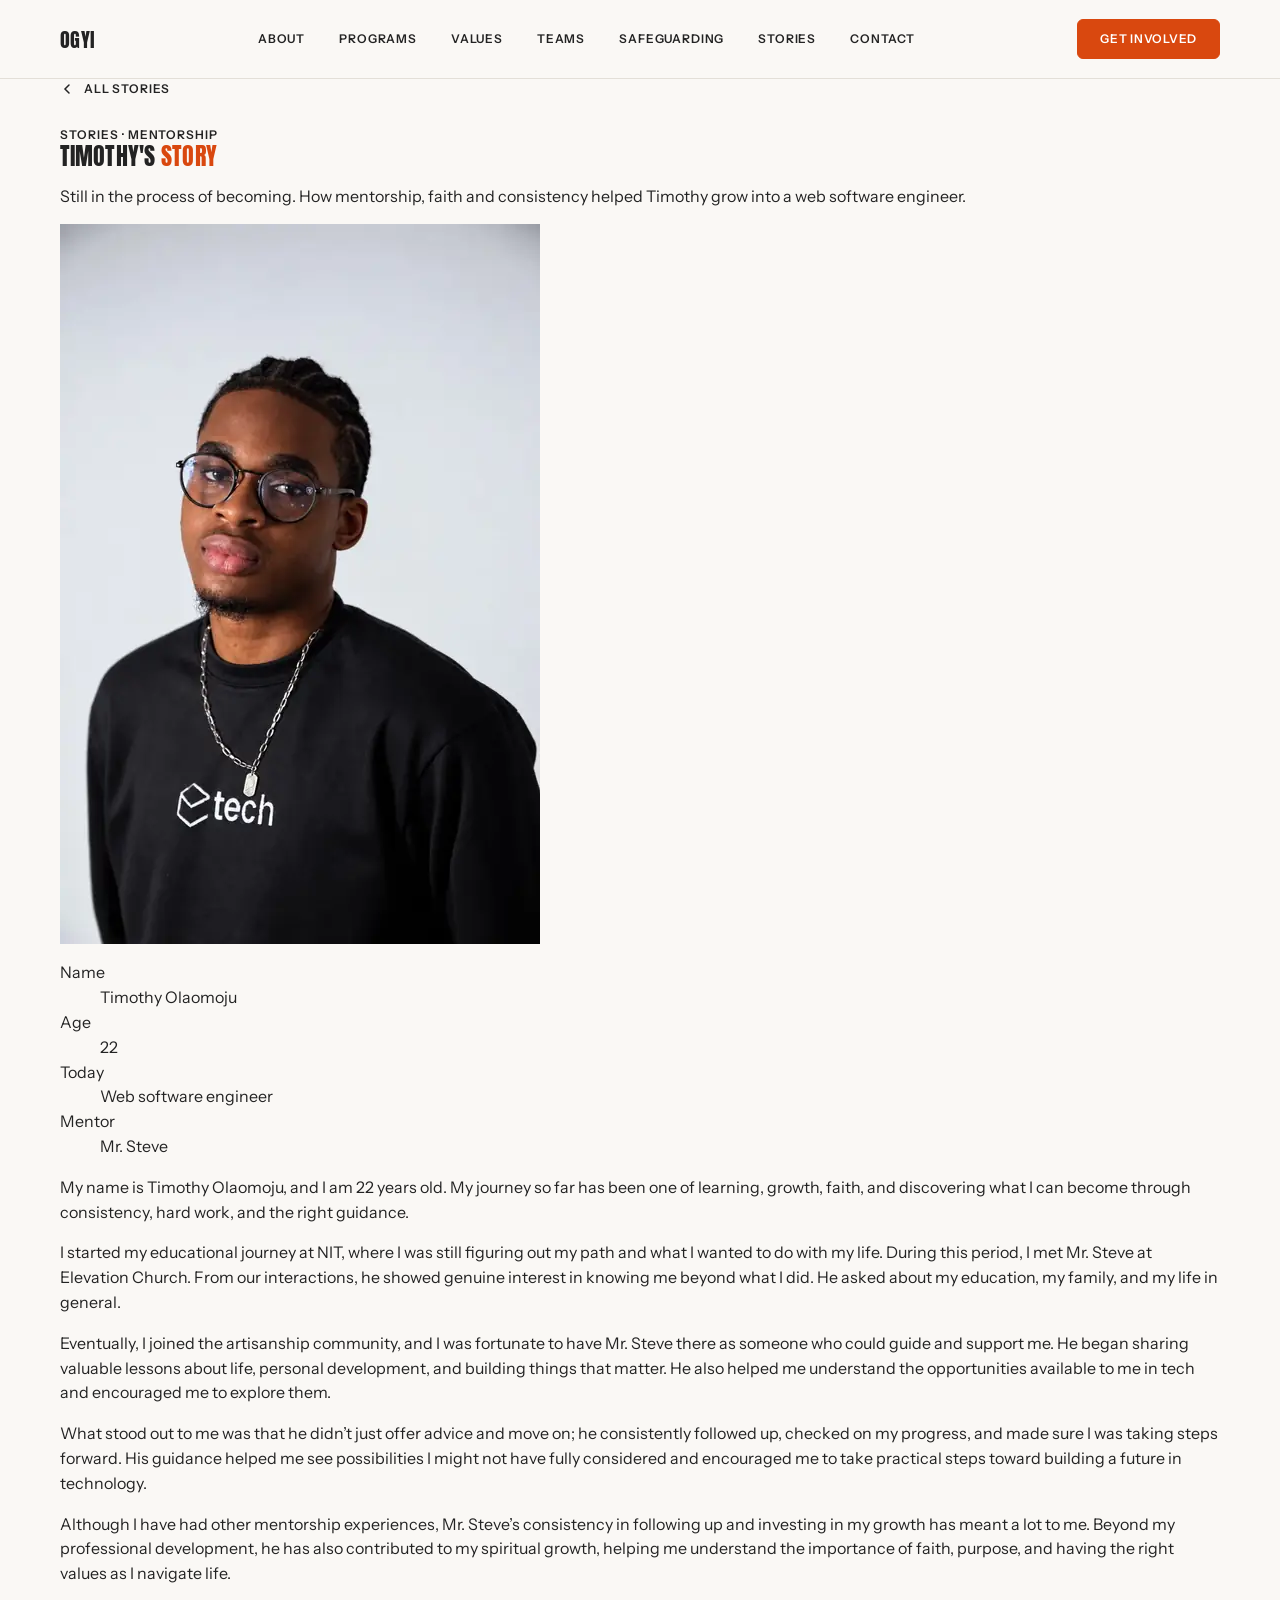
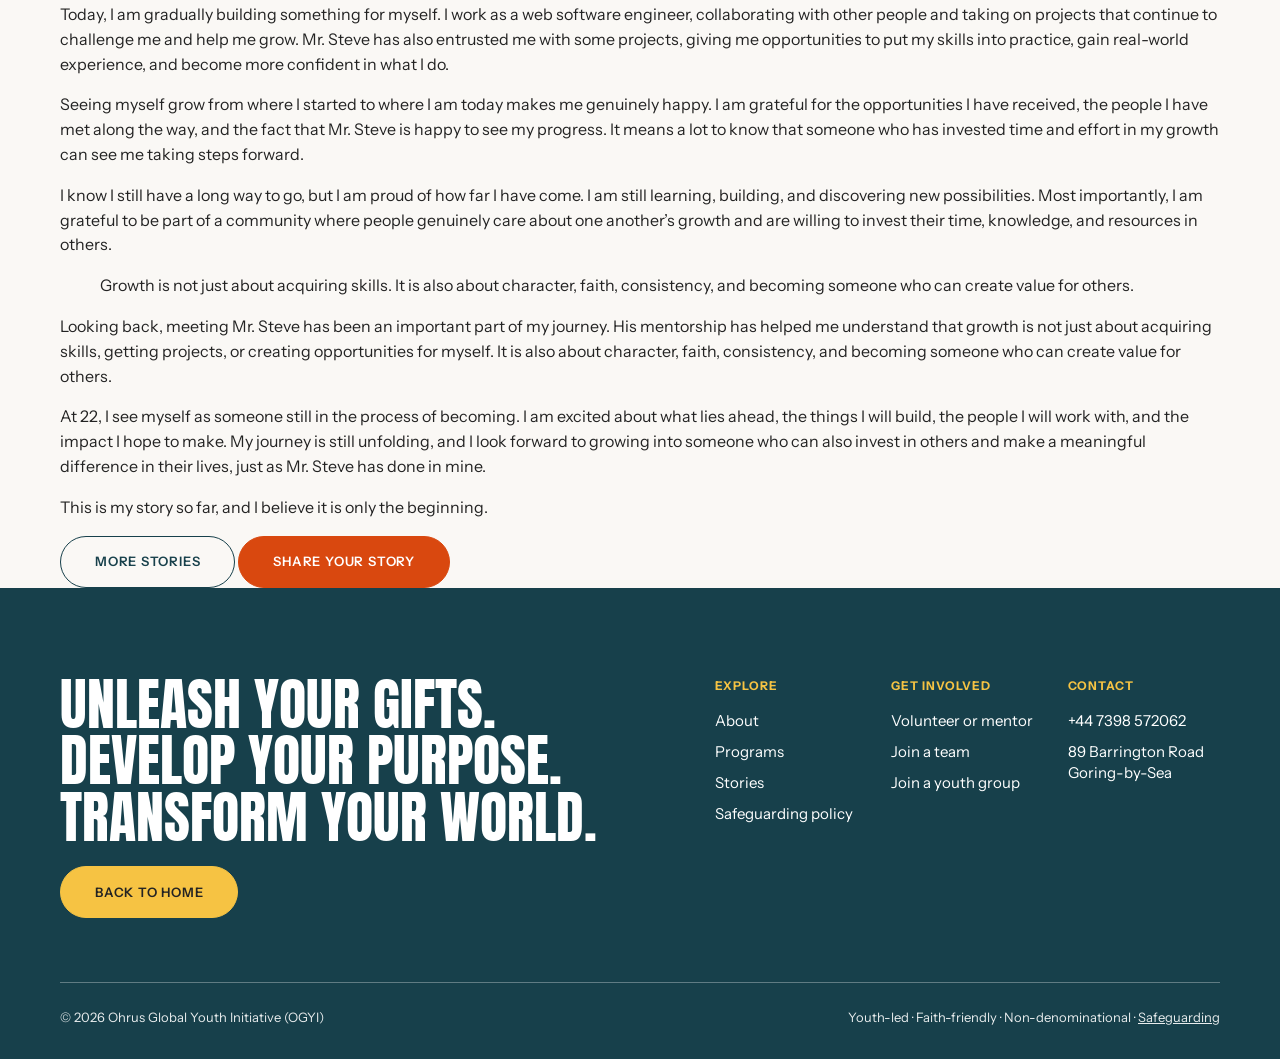
==== story-timothy.html @ c81ff363 "Add files via upload" ====
<!doctype html>
<html lang="en">
<head>
<meta charset="utf-8">
<meta name="viewport" content="width=device-width, initial-scale=1, viewport-fit=cover">
<title>Timothy's Story | Ohrus Global Youth Initiative</title>
<meta name="description" content="Timothy Olaomoju, 22, shares how mentorship, faith and consistency helped him grow into a web software engineer.">
<link rel="preconnect" href="https://fonts.googleapis.com">
<link rel="preconnect" href="https://fonts.gstatic.com" crossorigin>
<link rel="stylesheet" href="https://fonts.googleapis.com/css2?family=Anton&family=Instrument+Sans:wght@400;500;600;700&display=swap">
<link rel="preload" as="image" href="images/timothy.webp" type="image/webp">
<link rel="stylesheet" href="css/style.css">
</head>
<body>
<header class="nav">
  <div class="wrap nav__in">
    <a href="index.html" class="logo" aria-label="OGYI home"><span>OGYI</span></a>
    <nav class="nav__links" aria-label="Main">
      <a href="index.html#about">About</a><a href="index.html#programs">Programs</a><a href="index.html#values">Values</a><a href="index.html#teams">Teams</a><a href="index.html#safeguarding">Safeguarding</a><a href="index.html#stories">Stories</a><a href="index.html#contact">Contact</a>
    </nav>
    <div class="nav__right">
      <a href="index.html#contact" class="btn btn--ghost btn--sm">Get involved</a>
      <button class="burger" id="burger" aria-label="Open menu" aria-expanded="false"><span></span></button>
    </div>
  </div>
</header>

<div class="mnav" id="mnav" hidden>
  <div class="mnav__top">
    <span class="logo">OGYI</span>
    <button class="mnav__close" id="mclose" aria-label="Close menu">×</button>
  </div>
  <a class="big" href="index.html">Home</a>
  <a class="big" href="index.html#about">About</a>
  <a class="big" href="index.html#programs">Programs</a>
  <a class="big" href="index.html#stories">Stories</a>
  <a class="big" href="index.html#contact">Contact</a>
</div>

<main>
  <section class="story-hero">
    <div class="wrap">
      <a href="index.html#stories" class="back"><svg viewBox="0 0 14 14" width="14" height="14"><path d="M9 3L5 7l4 4" fill="none" stroke="currentColor" stroke-width="1.5" stroke-linecap="round"/></svg>All stories</a>
      <div class="eyebrow">Stories &middot; Mentorship</div>
      <h1 class="display">Timothy's <span class="hl">story</span></h1>
      <p class="story-hero__sub">Still in the process of becoming. How mentorship, faith and consistency helped Timothy grow into a web software engineer.</p>
    </div>
  </section>

  <div class="wrap story">
    <aside class="story__side">
      <img src="images/timothy.webp" alt="Timothy Olaomoju" width="480" height="720">
      <dl class="story__facts">
        <div><dt>Name</dt><dd>Timothy Olaomoju</dd></div>
        <div><dt>Age</dt><dd>22</dd></div>
        <div><dt>Today</dt><dd>Web software engineer</dd></div>
        <div><dt>Mentor</dt><dd>Mr. Steve</dd></div>
      </dl>
    </aside>

    <article class="story__body">
      <p>My name is Timothy Olaomoju, and I am 22 years old. My journey so far has been one of learning, growth, faith, and discovering what I can become through consistency, hard work, and the right guidance.</p>
      <p>I started my educational journey at NIT, where I was still figuring out my path and what I wanted to do with my life. During this period, I met Mr. Steve at Elevation Church. From our interactions, he showed genuine interest in knowing me beyond what I did. He asked about my education, my family, and my life in general.</p>
      <p>Eventually, I joined the artisanship community, and I was fortunate to have Mr. Steve there as someone who could guide and support me. He began sharing valuable lessons about life, personal development, and building things that matter. He also helped me understand the opportunities available to me in tech and encouraged me to explore them.</p>
      <p>What stood out to me was that he didn’t just offer advice and move on; he consistently followed up, checked on my progress, and made sure I was taking steps forward. His guidance helped me see possibilities I might not have fully considered and encouraged me to take practical steps toward building a future in technology.</p>
      <p>Although I have had other mentorship experiences, Mr. Steve’s consistency in following up and investing in my growth has meant a lot to me. Beyond my professional development, he has also contributed to my spiritual growth, helping me understand the importance of faith, purpose, and having the right values as I navigate life.</p>
      <p>Today, I am gradually building something for myself. I work as a web software engineer, collaborating with other people and taking on projects that continue to challenge me and help me grow. Mr. Steve has also entrusted me with some projects, giving me opportunities to put my skills into practice, gain real-world experience, and become more confident in what I do.</p>
      <p>Seeing myself grow from where I started to where I am today makes me genuinely happy. I am grateful for the opportunities I have received, the people I have met along the way, and the fact that Mr. Steve is happy to see my progress. It means a lot to know that someone who has invested time and effort in my growth can see me taking steps forward.</p>
      <p>I know I still have a long way to go, but I am proud of how far I have come. I am still learning, building, and discovering new possibilities. Most importantly, I am grateful to be part of a community where people genuinely care about one another’s growth and are willing to invest their time, knowledge, and resources in others.</p>
      <blockquote class="story__pull">Growth is not just about acquiring skills. It is also about character, faith, consistency, and becoming someone who can create value for others.</blockquote>
      <p>Looking back, meeting Mr. Steve has been an important part of my journey. His mentorship has helped me understand that growth is not just about acquiring skills, getting projects, or creating opportunities for myself. It is also about character, faith, consistency, and becoming someone who can create value for others.</p>
      <p>At 22, I see myself as someone still in the process of becoming. I am excited about what lies ahead, the things I will build, the people I will work with, and the impact I hope to make. My journey is still unfolding, and I look forward to growing into someone who can also invest in others and make a meaningful difference in their lives, just as Mr. Steve has done in mine.</p>
      <p class="story__end">This is my story so far, and I believe it is only the beginning.</p>
      <div class="story__back">
        <a href="index.html#stories" class="btn btn--ghost">More stories</a>
        <a href="index.html#contact" class="btn btn--solid">Share your story</a>
      </div>
    </article>
  </div>
</main>

<footer class="foot">
  <div class="wrap">
    <div class="foot__top">
      <div>
        <h3>Unleash your gifts. Develop your purpose. Transform your world.</h3>
        <p style="margin-top:20px"><a href="index.html" class="btn btn--yellow">Back to home</a></p>
      </div>
      <div class="foot__cols">
        <div><h4>Explore</h4><ul><li><a href="index.html#about">About</a></li><li><a href="index.html#programs">Programs</a></li><li><a href="index.html#stories">Stories</a></li><li><a href="safeguarding.html">Safeguarding policy</a></li></ul></div>
        <div><h4>Get involved</h4><ul><li>Volunteer or mentor</li><li><a href="index.html#teams">Join a team</a></li><li>Join a youth group</li></ul></div>
        <div><h4>Contact</h4><ul><li>+44 7398 572062</li><li>89 Barrington Road<br>Goring-by-Sea</li></ul></div>
      </div>
    </div>
    <div class="foot__bottom"><span>© 2026 Ohrus Global Youth Initiative (OGYI)</span><span>Youth-led · Faith-friendly · Non-denominational · <a href="safeguarding.html">Safeguarding</a></span></div>
  </div>
</footer>

<script>
(()=>{const m=document.getElementById('mnav'),b=document.getElementById('burger');
const open=v=>{m.hidden=!v;b.setAttribute('aria-expanded',v);document.body.style.overflow=v?'hidden':''};
b.onclick=()=>open(true);document.getElementById('mclose').onclick=()=>open(false);
m.querySelectorAll('a').forEach(a=>a.onclick=()=>open(false));})();
</script>
</body>
</html>
---- css/style.css ----
/* Layout: warm-paper canvas, condensed poster type, one signal orange; sections stack full-width with a 1240px content column */
:root{
  /* Palette: burnt orange + deep teal + mustard yellow + charcoal on white */
  --paper:#FAF8F5; --card:#FFFFFF; --ink:#232323; --muted:#66676A; --line:#E3DFD8;
  --orange:#D9480F; --orange-deep:#B83A08; --orange-soft:#FCE6DA;
  --teal:#17404B; --teal-deep:#0F2E37; --teal-soft:#DCE8EA;
  --yellow:#F6C343; --yellow-deep:#E2AC22;
  --charcoal:#262626;
  --display:"Anton","Impact","Arial Narrow",sans-serif;
  --body:"Instrument Sans","Helvetica Neue",Arial,sans-serif;
  --wrap:1240px; --gut:clamp(16px,4vw,40px);
  color-scheme:light;
}
*{box-sizing:border-box}
html{scroll-behavior:smooth}
body{margin:0;background:var(--paper);color:var(--ink);font-family:var(--body);font-size:16px;line-height:1.55;-webkit-font-smoothing:antialiased;overflow-x:hidden}
img{max-width:100%;display:block}
a{color:inherit;text-decoration:none}
button{font:inherit;color:inherit;cursor:pointer}
:focus-visible{outline:2px solid var(--orange);outline-offset:3px}
.wrap{max-width:var(--wrap);margin-inline:auto;padding-inline:var(--gut)}
.display{font-family:var(--display);font-weight:400;text-transform:uppercase;letter-spacing:.005em;line-height:.95;text-wrap:balance;margin:0}
.hl{color:var(--orange)}
.hl-y{color:var(--yellow)}
.eyebrow{font-size:12px;font-weight:600;letter-spacing:.08em;text-transform:uppercase}

/* buttons */
.btn{display:inline-flex;align-items:center;justify-content:center;gap:8px;height:52px;padding-inline:34px;border-radius:999px;font-size:13px;font-weight:600;letter-spacing:.06em;text-transform:uppercase;border:1px solid var(--ink);background:transparent;transition:background .2s,color .2s,transform .2s,border-color .2s}
.btn:hover{transform:translateY(-1px)}
.btn--solid{background:var(--orange);border-color:var(--orange);color:#fff}
.btn--solid:hover{background:var(--orange-deep);border-color:var(--orange-deep)}
.btn--ghost:hover{background:var(--ink);color:var(--paper)}
.btn--sm{height:40px;padding-inline:22px;font-size:12px}

/* nav */
.nav{position:sticky;top:env(safe-area-inset-top,0px);z-index:50;background:color-mix(in srgb,var(--paper) 88%,transparent);backdrop-filter:blur(12px);-webkit-backdrop-filter:blur(12px)}
.nav__in{display:flex;align-items:center;justify-content:space-between;height:78px;gap:24px}
.logo{display:flex;align-items:center;gap:10px;font-family:var(--display);font-size:20px;letter-spacing:.02em;text-transform:uppercase}
.logo svg{width:30px;height:30px;flex:none}
.nav__links{display:flex;gap:34px;font-size:12px;font-weight:600;letter-spacing:.07em;text-transform:uppercase}
.nav__links a{position:relative;padding-block:6px}
.nav__links a::after{content:"";position:absolute;left:0;right:100%;bottom:0;height:1.5px;background:var(--orange);transition:right .25s}
.nav__links a:hover::after{right:0}
.nav__right{display:flex;align-items:center;gap:18px}
.lang{display:flex;align-items:center;gap:4px;background:none;border:0;padding:6px;font-size:12px;font-weight:600}
.lang svg{width:18px;height:18px}
.burger{display:none;width:44px;height:44px;border-radius:50%;border:1px solid var(--ink);background:none;align-items:center;justify-content:center}
.burger span{display:block;width:16px;height:1.5px;background:var(--ink);position:relative}
.burger span::before,.burger span::after{content:"";position:absolute;left:0;width:16px;height:1.5px;background:var(--ink)}
.burger span::before{top:-5px}.burger span::after{top:5px}
.mnav{position:fixed;inset:0;z-index:60;background:var(--teal);color:#fff;padding:24px var(--gut);display:flex;flex-direction:column;gap:8px}
.mnav[hidden]{display:none}
.mnav__top{display:flex;justify-content:space-between;align-items:center;height:54px;margin-bottom:24px}
.mnav a.big{font-family:var(--display);font-size:52px;text-transform:uppercase;line-height:1.1}
.mnav__close{width:44px;height:44px;border-radius:50%;border:1px solid #fff;background:none;color:#fff;font-size:22px}
.mnav a.big:hover{color:var(--yellow)}

/* hero */
.hero{padding-block:clamp(24px,4vw,48px) 56px;text-align:center}
.hero__title{font-family:var(--display);text-transform:uppercase;font-size:clamp(80px,17vw,250px);line-height:1;letter-spacing:-.005em;margin:0 auto;
  background-image:url("../images/collage.webp");background-size:cover;background-position:center 30%;-webkit-background-clip:text;background-clip:text;color:transparent;
  animation:pan 22s ease-in-out infinite alternate}
@keyframes pan{from{background-position:20% 30%}to{background-position:80% 30%}}
.hero__title span{display:block;padding-block:.02em}
.hero__sub{max-width:520px;margin:28px auto 0;color:var(--muted);font-size:17px}
.hero__cta{display:flex;justify-content:center;gap:10px;margin-top:28px;flex-wrap:wrap}
.updates{display:grid;grid-template-columns:repeat(3,minmax(0,1fr));gap:28px;margin-top:64px;text-align:left}
.update{display:grid;grid-template-columns:64px minmax(0,1fr) 32px;gap:14px;align-items:center}
.update img{width:64px;height:64px;border-radius:50%;object-fit:cover}
.update .eyebrow{color:var(--orange);margin-bottom:4px}
.update p{margin:0;font-weight:600;font-size:15px;line-height:1.35;display:-webkit-box;-webkit-line-clamp:2;-webkit-box-orient:vertical;overflow:hidden}
.arrow{width:32px;height:32px;border:1px solid var(--ink);border-radius:50%;display:grid;place-items:center;align-self:start;transition:background .2s,color .2s}
.arrow svg{width:12px;height:12px}
.update:hover .arrow{background:var(--yellow);border-color:var(--yellow);color:var(--ink)}

/* section heads */
section{scroll-margin-top:80px}
.sec{padding-block:clamp(64px,9vw,120px)}
.sec__head{display:grid;grid-template-columns:minmax(0,1fr) minmax(0,1fr);gap:24px 64px;align-items:end;margin-bottom:48px}
.sec__head h2{font-size:clamp(44px,6vw,80px)}
.sec__head p{margin:0;color:var(--muted);max-width:440px;justify-self:end}
.center{text-align:center}
.center h2{font-size:clamp(44px,6vw,80px)}
.center p{color:var(--muted);max-width:460px;margin:18px auto 0}

/* impact */
.stats{display:grid;grid-template-columns:repeat(4,minmax(0,1fr));gap:14px}
.stat{background:var(--card);border-radius:24px;padding:26px 24px 28px;min-height:330px;display:flex;flex-direction:column;justify-content:space-between}
.stat .eyebrow{color:var(--ink)}
.stat .stat__num{font-family:var(--display);font-size:clamp(56px,5.6vw,80px);line-height:1;margin:0 0 14px;font-variant-numeric:tabular-nums;color:var(--ink)}
.stat__num sup{color:var(--orange);font-size:.55em;vertical-align:.35em;margin-left:2px}
.stat p{margin:0;color:var(--muted);font-size:14px}
.stat--accent{background:var(--orange);color:#fff}
.stat--accent .eyebrow,.stat--accent p,.stat--accent .stat__num{color:#fff}
.stat--accent .stat__num sup{color:var(--yellow)}
.stat--teal{background:var(--teal);color:#fff}
.stat--teal .eyebrow,.stat--teal p,.stat--teal .stat__num{color:#fff}
.stat--teal .stat__num sup{color:var(--yellow)}

/* causes banner */
.causes{position:relative;min-height:clamp(440px,52vw,640px);display:grid;place-items:center;overflow:hidden;background:var(--teal)}
.causes img{position:absolute;inset:0;width:100%;height:100%;object-fit:cover;object-position:center 35%}
.causes::after{content:"";position:absolute;inset:0;background:linear-gradient(180deg,rgba(23,64,75,.35),rgba(23,64,75,.7) 60%,rgba(15,46,55,.92))}
.causes__words{position:relative;z-index:1;text-align:center;align-self:end;padding-bottom:clamp(40px,6vw,80px)}
.causes__words li{font-family:var(--display);text-transform:uppercase;font-size:clamp(40px,6.4vw,92px);line-height:1.02;list-style:none;color:transparent;-webkit-text-stroke:1.5px rgba(255,255,255,.85);transition:color .5s,-webkit-text-stroke-color .5s}
.causes__words li.on{color:var(--yellow);-webkit-text-stroke-color:var(--yellow)}
.causes__words ul{margin:0;padding:0}

/* stories */
.strip{display:flex;gap:10px;height:clamp(380px,40vw,500px);margin-top:56px}
.strip__item{position:relative;flex:1 1 0;min-width:0;border-radius:999px;overflow:hidden;background:var(--line);transition:flex-grow .6s cubic-bezier(.2,.8,.2,1),border-radius .6s;border:0;padding:0;text-align:left}
.strip__item img{position:absolute;inset:0;width:100%;height:100%;object-fit:cover}
.strip__item.is-open{flex-grow:6;border-radius:32px}
.strip__cap{position:absolute;left:0;right:0;bottom:0;padding:80px 24px 24px;color:#fff;background:linear-gradient(transparent,rgba(0,0,0,.72));opacity:0;transform:translateY(10px);transition:opacity .35s .15s,transform .35s .15s}
.strip__item.is-open .strip__cap{opacity:1;transform:none}
.strip__cap b{display:block;font-size:17px;margin-bottom:6px}
.strip__cap span{display:block;font-size:13.5px;line-height:1.45;max-width:360px;opacity:.9}
.stories__cta{display:flex;justify-content:center;gap:10px;margin-top:40px;flex-wrap:wrap}

/* donate */
.donate{position:relative;padding-block:clamp(56px,7vw,96px);overflow:hidden;color:#fff}
.donate__bg{position:absolute;inset:0;width:100%;height:100%;object-fit:cover;filter:blur(6px) saturate(1.1);transform:scale(1.06)}
.donate::before{content:"";position:absolute;inset:0;background:rgba(15,46,55,.62);z-index:1}
.donate .wrap{position:relative;z-index:2;display:flex;flex-direction:column;align-items:center;text-align:center}
.dcard{width:100%;max-width:440px;background:var(--card);color:var(--ink);border-radius:28px;padding:28px;box-shadow:0 30px 60px -20px rgba(0,0,0,.35);text-align:left}
.dcard h3{margin:0 0 18px;text-align:center;font-size:18px;font-weight:600}
.seg{display:grid;grid-template-columns:1fr 1fr;background:var(--paper);border-radius:999px;padding:4px;margin-bottom:16px}
.seg button{border:0;background:none;height:40px;border-radius:999px;font-size:12px;font-weight:600;letter-spacing:.06em;text-transform:uppercase;color:var(--muted)}
.seg button[aria-pressed="true"]{background:var(--card);color:var(--ink);box-shadow:0 1px 3px rgba(0,0,0,.08)}
.amts{display:grid;grid-template-columns:repeat(3,1fr);gap:8px;margin-bottom:12px}
.amts button{height:44px;border-radius:999px;border:1px solid var(--line);background:var(--card);font-weight:600;font-size:14px;font-variant-numeric:tabular-nums;transition:background .15s,border-color .15s,color .15s}
.amts button:hover{border-color:var(--orange)}
.amts button[aria-pressed="true"]{background:var(--orange-soft);border-color:var(--orange);color:var(--orange-deep)}
.other{display:flex;align-items:center;gap:6px;height:48px;border-radius:999px;background:var(--paper);padding-inline:18px;margin-bottom:16px}
.other input{flex:1;min-width:0;border:0;background:none;font:inherit;font-size:14px;color:var(--ink);outline:none}
.other span{font-size:12px;font-weight:600;color:var(--muted)}
.fee{display:flex;gap:10px;align-items:flex-start;font-size:14px;margin-bottom:22px;cursor:pointer}
.fee input{accent-color:var(--orange);width:18px;height:18px;margin:2px 0 0;flex:none}
.dcard .btn{width:100%}
.dnote{margin:12px 0 0;text-align:center;font-size:13px;color:var(--muted);min-height:20px}
.donate h2{font-size:clamp(44px,6vw,80px);margin-top:44px}
.donate p.lead{max-width:520px;margin:16px auto 0;opacity:.92}

/* featured story */
.feature__grid{display:grid;grid-template-columns:minmax(0,1fr) minmax(0,1fr);gap:clamp(32px,5vw,72px)}
.back{display:inline-flex;align-items:center;gap:10px;font-size:12px;font-weight:600;letter-spacing:.07em;text-transform:uppercase;margin-bottom:28px}
.back svg{width:14px;height:14px}
.feature h2{font-size:clamp(40px,4.8vw,68px)}
.quotebox{display:grid;grid-template-columns:minmax(0,1fr) minmax(0,1fr);border:1px solid var(--teal);margin-top:36px}
.quotebox img{width:100%;height:100%;min-height:320px;object-fit:cover}
.quotebox blockquote{margin:0;padding:clamp(24px,3vw,40px);display:flex;flex-direction:column;justify-content:center;text-align:center;gap:16px}
.quotebox svg{width:34px;height:26px;margin:0 auto;color:var(--orange)}
.quotebox q{quotes:none;font-size:17px;line-height:1.55}
.quotebox cite{font-style:normal;font-size:13px;color:var(--muted)}
.feature__body{align-self:end}
.feature__body p{margin:0 0 16px;color:#3B3934;max-width:62ch}
.acc{margin-top:28px;border-top:1px solid var(--line)}
.acc details{border-bottom:1px solid var(--line)}
.acc summary{list-style:none;display:flex;justify-content:space-between;align-items:center;padding-block:18px;font-size:12px;font-weight:700;letter-spacing:.07em;text-transform:uppercase;cursor:pointer}
.acc summary::-webkit-details-marker{display:none}
.acc summary svg{width:14px;height:14px;transition:transform .25s}
.acc details[open] summary svg{transform:rotate(180deg)}
.acc details[open] summary{color:var(--orange)}
.acc details p{margin:0 0 20px;font-size:15px;color:#3B3934}
.feature__wide{margin-top:clamp(48px,6vw,80px);border-radius:28px;overflow:hidden;aspect-ratio:16/7;max-width:100%}
.feature__wide img{width:100%;height:100%;object-fit:cover}

/* footer */
.foot{background:var(--teal);color:#fff;padding-block:clamp(56px,7vw,96px) 32px}
.foot__top{display:grid;grid-template-columns:minmax(0,1.2fr) minmax(0,1fr);gap:48px;align-items:start}
.foot__mark{width:110px;height:110px;color:var(--yellow)}
.foot h3{font-family:var(--display);font-weight:400;text-transform:uppercase;font-size:clamp(36px,4.4vw,60px);line-height:1;margin:28px 0 0;text-wrap:balance}
.news{display:flex;gap:8px;margin-top:28px;max-width:460px;flex-wrap:wrap}
.news input{flex:1 1 220px;min-width:0;height:52px;border-radius:999px;border:1px solid rgba(255,255,255,.7);background:transparent;color:#fff;padding-inline:22px;font:inherit;font-size:14px;outline:none}
.news input::placeholder{color:rgba(255,255,255,.8)}
.news .btn{background:var(--yellow);color:var(--ink);border-color:var(--yellow)}
.news .btn:hover{background:var(--yellow-deep);border-color:var(--yellow-deep)}
.newsmsg{font-size:13px;margin:10px 0 0;min-height:20px}
.foot__cols{display:grid;grid-template-columns:repeat(3,minmax(0,1fr));gap:24px}
.foot__cols h4{margin:0 0 14px;font-size:12px;letter-spacing:.08em;text-transform:uppercase;color:var(--yellow)}
.foot__cols ul{list-style:none;margin:0;padding:0;display:grid;gap:10px;font-size:15px}
.foot__cols a:hover{color:var(--yellow)}
.foot__bottom{display:flex;justify-content:space-between;gap:16px;flex-wrap:wrap;border-top:1px solid rgba(255,255,255,.35);margin-top:64px;padding-top:24px;font-size:13px;opacity:.9}
.foot__big{font-family:var(--display);text-transform:uppercase;font-size:clamp(56px,14vw,200px);line-height:.85;margin-top:48px;white-space:nowrap;overflow:hidden;color:var(--orange)}

/* responsive */
@media (max-width:1000px){
  .nav__links,.lang{display:none}
  .burger{display:inline-flex}
  .stats{grid-template-columns:repeat(2,minmax(0,1fr))}
  .stat{min-height:260px}
  .feature__grid,.foot__top{grid-template-columns:minmax(0,1fr)}
  .updates{grid-template-columns:minmax(0,1fr);gap:18px;max-width:520px;margin-inline:auto}
  .sec__head{grid-template-columns:minmax(0,1fr)}
  .sec__head p{justify-self:start}
}
@media (max-width:640px){
  .nav__in{height:66px}
  .stats{grid-template-columns:minmax(0,1fr)}
  .stat{min-height:200px}
  .strip{height:420px;gap:6px}
  .strip__item:nth-child(n+6){display:none}
  .quotebox{grid-template-columns:minmax(0,1fr)}
  .quotebox img{min-height:260px;max-height:340px}
  .foot__cols{grid-template-columns:repeat(2,minmax(0,1fr))}
  .hero__cta .btn,.stories__cta .btn{flex:1 1 140px;padding-inline:16px}
  .feature__wide{aspect-ratio:4/3}
}
@media (prefers-reduced-motion:reduce){
  *,*::before,*::after{animation:none!important;transition:none!important}
  html{scroll-behavior:auto}
}

/* palette accents */
.nav .btn--ghost.btn--sm{background:var(--orange);border-color:var(--orange);color:#fff;border-radius:6px}
.nav .btn--ghost.btn--sm:hover{background:var(--orange-deep);border-color:var(--orange-deep);color:#fff}
.hero{position:relative;isolation:isolate;overflow:hidden}
.hero::before{content:"";position:absolute;left:-60px;top:38%;width:220px;height:220px;background:var(--yellow);border-radius:62% 38% 55% 45%/48% 60% 40% 52%;transform:rotate(-18deg);z-index:-1}
.hero::after{content:"";position:absolute;right:-50px;top:12%;width:150px;height:150px;background:var(--teal);border-radius:45% 55% 40% 60%/60% 45% 55% 40%;z-index:-1}
.btn--ghost{border-color:var(--teal);color:var(--teal)}
.btn--ghost:hover{background:var(--teal);color:#fff}
.strip__item.is-open{box-shadow:0 0 0 3px var(--yellow)}
.dcard .seg button[aria-pressed="true"]{color:var(--teal)}
@media (max-width:640px){.hero::before{width:120px;height:120px;left:-50px}.hero::after{width:90px;height:90px;right:-40px}}

/* OGYI content additions */
.hero__title--one{font-size:clamp(110px,27vw,360px);line-height:.95}
.hero__kicker{font-family:var(--display);text-transform:uppercase;font-size:clamp(26px,3.6vw,46px);line-height:1;color:var(--orange);margin:10px 0 0;letter-spacing:.02em}
.hero__sub{font-weight:600;color:var(--ink)}
.eyebrow--accent{color:var(--orange);margin-bottom:18px}
.feature__body p strong{color:var(--ink)}
.ticks{margin:0 0 20px;padding-left:20px;font-size:15px;color:#3B3934;display:grid;gap:4px}
.ticks li::marker{color:var(--orange)}
.stat .stat__num--word{letter-spacing:.02em}

.progs{display:grid;grid-template-columns:repeat(4,minmax(0,1fr));gap:14px}
.prog{background:var(--card);border-radius:24px;padding:26px 24px 28px;display:flex;flex-direction:column;gap:12px;border-top:6px solid var(--orange)}
.prog:nth-child(2){border-top-color:var(--yellow)}
.prog:nth-child(3){border-top-color:var(--teal)}
.prog__tag{font-size:12px;font-weight:700;letter-spacing:.08em;text-transform:uppercase;color:var(--orange)}
.prog h3{margin:0;font-family:var(--display);font-weight:400;text-transform:uppercase;font-size:28px;line-height:1.05;text-wrap:balance}
.prog ul{margin:4px 0 0;padding:0;list-style:none;display:grid;gap:8px;font-size:15px;color:#3B3934}
.prog li{padding-left:18px;position:relative}
.prog li::before{content:"";position:absolute;left:0;top:.6em;width:7px;height:7px;border-radius:50%;background:var(--yellow)}
.prog--dark{background:var(--teal);color:#fff;border-top-color:var(--yellow)}
.prog--dark .prog__tag{color:var(--yellow)}
.prog--dark ul{color:#fff}

.distill{list-style:none;margin:0;padding:0;display:grid;grid-template-columns:repeat(7,minmax(0,1fr));gap:10px}
.distill li{background:var(--card);border-radius:20px;padding:20px 14px 22px;display:flex;flex-direction:column;align-items:center;text-align:center;gap:10px}
.distill b{font-family:var(--display);font-weight:400;font-size:clamp(56px,6vw,84px);line-height:1;color:var(--orange)}
.distill li:nth-child(even) b{color:var(--teal)}
.distill span{font-size:13px;font-weight:700;letter-spacing:.06em;text-transform:uppercase;text-wrap:balance}

.soon{display:block;width:max-content;margin:0 auto 10px;background:var(--yellow);color:var(--ink);font-size:11px;font-weight:700;letter-spacing:.08em;text-transform:uppercase;padding:5px 12px;border-radius:999px}
.foot__cols li{line-height:1.4}

@media (max-width:1000px){
  .progs{grid-template-columns:repeat(2,minmax(0,1fr))}
  .distill{grid-template-columns:repeat(4,minmax(0,1fr))}
}
@media (max-width:640px){
  .progs{grid-template-columns:minmax(0,1fr)}
  .distill{grid-template-columns:repeat(2,minmax(0,1fr))}
  .distill li:last-child{grid-column:1/-1}
  .strip__item:nth-child(n+6){display:flex}
  .strip__item:nth-child(n+7){display:none}
}

/* Teams */
.team-grid{display:grid;grid-template-columns:1.4fr 1fr 1fr 1fr;gap:14px;align-items:start}
.team{background:var(--card);border-radius:24px;padding:26px 24px 28px}
.team h3{margin:0 0 16px;font-family:var(--display);font-weight:400;text-transform:uppercase;font-size:30px;line-height:1}
.team ul{list-style:none;margin:0;padding:0;display:flex;flex-wrap:wrap;gap:8px}
.team li{font-size:14px;font-weight:600;padding:8px 14px;border-radius:999px;background:var(--paper);border:1px solid var(--line)}
.team--orange h3{color:var(--orange)}
.team--teal h3{color:var(--teal)}
.team--yellow h3{color:var(--yellow-deep)}
.team--dark{background:var(--teal);color:#fff}
.team--dark h3{color:var(--yellow)}
.team--dark li{background:rgba(255,255,255,.1);border-color:rgba(255,255,255,.25)}
.teams__cta{display:flex;justify-content:center;margin-top:36px}
.teams{padding-bottom:clamp(64px,9vw,120px)}
@media (max-width:1000px){.team-grid{grid-template-columns:repeat(2,minmax(0,1fr))}}
@media (max-width:640px){.team-grid{grid-template-columns:minmax(0,1fr)}}

/* ===== Responsive refinements ===== */
.prog{border-top:0;box-shadow:inset 0 6px 0 var(--orange)}
.prog:nth-child(2){box-shadow:inset 0 6px 0 var(--yellow)}
.prog:nth-child(3){box-shadow:inset 0 6px 0 var(--teal)}
.prog--dark{box-shadow:inset 0 6px 0 var(--yellow)}
.mnav a.big--cta{color:var(--yellow)}

/* Large screens */
@media (min-width:1700px){
  :root{--wrap:1440px}
  body{font-size:17px}
}
@media (min-width:2200px){
  :root{--wrap:1640px}
  body{font-size:18px}
}

/* Tablets and below */
@media (max-width:1000px){
  .hero::before{width:150px;height:150px;left:-80px;top:6%}
  .hero::after{width:110px;height:110px;right:-55px;top:22%}
}

/* Phones */
@media (max-width:640px){
  .hero::before{width:110px;height:110px;left:-70px;top:3%}
  .hero::after{width:80px;height:80px;right:-45px;top:16%}
  .causes__words li{font-size:clamp(30px,9vw,60px)}
  .sec__head h2,.center h2{font-size:clamp(40px,12vw,64px)}

  /* stories become a swipeable row of cards */
  .strip{height:auto;overflow-x:auto;scroll-snap-type:x mandatory;gap:12px;margin-inline:calc(-1 * var(--gut));padding:4px var(--gut) 10px;scrollbar-width:none;-webkit-overflow-scrolling:touch}
  .strip::-webkit-scrollbar{display:none}
  .strip__item,.strip__item.is-open,.strip__item:nth-child(n+6),.strip__item:nth-child(n+7){display:block;flex:0 0 74%;height:400px;border-radius:28px;scroll-snap-align:center;box-shadow:none}
  .strip__cap{opacity:1;transform:none;padding:70px 20px 20px}
}

/* Small phones */
@media (max-width:480px){
  .nav .btn--ghost.btn--sm{display:none}
}
@media (max-width:360px){
  .update{grid-template-columns:52px minmax(0,1fr) 28px;gap:10px}
  .update img{width:52px;height:52px}
  .distill b{font-size:48px}
  .distill span{font-size:11.5px}
  .team h3{font-size:26px}
}
.mnav{overflow-y:auto;padding-top:calc(24px + env(safe-area-inset-top,0px));padding-bottom:calc(24px + env(safe-area-inset-bottom,0px))}
.mnav a.big{font-size:clamp(34px,7.2vh,52px)}

/* plain program cards: no coloured top arc */
.prog,.prog:nth-child(2),.prog:nth-child(3),.prog--dark{box-shadow:none;border-top:0}
/* text-only logo */
.foot h3{margin-top:0}

/* footer: no big wordmark */
.foot__bottom{margin-top:48px}

/* ===== Teams: 5 cards ===== */
.team-grid{grid-template-columns:repeat(3,minmax(0,1fr))}
.team--orange{grid-column:span 2}
.team--safe{background:var(--orange);color:#fff}
.team--safe h3{color:#fff}
.team--safe li{background:rgba(255,255,255,.14);border-color:rgba(255,255,255,.35)}
@media (max-width:1000px){.team-grid{grid-template-columns:repeat(2,minmax(0,1fr))}.team--orange{grid-column:1/-1}}
@media (max-width:640px){.team-grid{grid-template-columns:minmax(0,1fr)}.team--orange{grid-column:auto}}

/* ===== Safeguarding band ===== */
.btn--yellow{background:var(--yellow);border-color:var(--yellow);color:var(--ink)}
.btn--yellow:hover{background:var(--yellow-deep);border-color:var(--yellow-deep)}
.safe{background:var(--teal);color:#fff;padding-block:clamp(64px,8vw,104px);margin-bottom:clamp(64px,9vw,120px);scroll-margin-top:80px}
.safe__grid{display:grid;grid-template-columns:minmax(0,1.3fr) minmax(0,1fr);gap:clamp(32px,5vw,72px);align-items:center}
.safe__eyebrow{color:var(--yellow);margin-bottom:16px}
.safe h2{font-size:clamp(40px,5.4vw,72px)}
.safe__lead{margin:20px 0 0;max-width:58ch;color:rgba(255,255,255,.88)}
.safe__points{list-style:none;margin:24px 0 32px;padding:0;display:grid;gap:10px}
.safe__points li{padding-left:22px;position:relative;color:rgba(255,255,255,.88)}
.safe__points li::before{content:"";position:absolute;left:0;top:.55em;width:9px;height:9px;border-radius:50%;background:var(--yellow)}
.safe__points b{color:#fff}
.safe__card{background:var(--card);color:var(--ink);border-radius:24px;padding:28px}
.safe__card h3{margin:0 0 8px;font-family:var(--display);font-weight:400;text-transform:uppercase;font-size:30px;line-height:1.05}
.safe__card p{margin:0 0 18px;color:var(--muted);font-size:15px}
.safe__card dl{margin:0;display:grid;gap:0}
.safe__card dl div{display:flex;justify-content:space-between;gap:16px;padding-block:12px;border-top:1px solid var(--line)}
.safe__card dt{font-size:14px;font-weight:600}
.safe__card dd{margin:0;font-weight:700;font-variant-numeric:tabular-nums;color:var(--orange);text-align:right}
.safe__card dd.tba{color:var(--muted);font-weight:500}
.foot__bottom a{text-decoration:underline}
@media (max-width:1000px){.safe__grid{grid-template-columns:minmax(0,1fr)}}

/* ===== Policy page ===== */
.policy-hero{padding-block:clamp(48px,7vw,96px) 40px}
.policy-hero .eyebrow{color:var(--orange);margin-bottom:16px}
.policy-hero h1{font-size:clamp(44px,7vw,96px)}
.policy-meta{display:grid;grid-template-columns:repeat(auto-fit,minmax(200px,1fr));gap:10px;margin-top:32px}
.policy-meta div{background:var(--card);border-radius:16px;padding:14px 18px}
.policy-meta dt{font-size:11px;font-weight:700;letter-spacing:.08em;text-transform:uppercase;color:var(--muted);margin-bottom:4px}
.policy-meta dd{margin:0;font-weight:600}
.status-pill{display:inline-block;background:var(--yellow);color:var(--ink);font-size:12px;font-weight:700;letter-spacing:.06em;text-transform:uppercase;padding:4px 12px;border-radius:999px}
.emergency{background:var(--orange);color:#fff;border-radius:20px;padding:20px 24px;margin-top:20px;display:flex;flex-wrap:wrap;gap:12px 32px;align-items:center}
.emergency b{font-family:var(--display);font-weight:400;font-size:24px;text-transform:uppercase;letter-spacing:.01em}
.emergency span{font-weight:600}
.policy{display:grid;grid-template-columns:240px minmax(0,1fr);gap:clamp(32px,5vw,72px);padding-bottom:clamp(64px,9vw,120px)}
.toc{position:sticky;top:96px;align-self:start;font-size:14px}
.toc h2{font-size:12px;font-weight:700;letter-spacing:.08em;text-transform:uppercase;color:var(--muted);margin:0 0 12px;font-family:var(--body)}
.toc ol{margin:0;padding-left:20px;display:grid;gap:6px}
.toc a:hover{color:var(--orange)}
.policy__body{max-width:72ch}
.policy__body section{scroll-margin-top:90px;padding-block:28px;border-top:1px solid var(--line)}
.policy__body section:first-child{border-top:0;padding-top:0}
.policy__body h2{font-family:var(--display);font-weight:400;text-transform:uppercase;font-size:clamp(28px,3vw,38px);line-height:1.05;margin:0 0 16px}
.policy__body h2 small{color:var(--orange);margin-right:10px}
.policy__body p{margin:0 0 14px;color:#3B3934}
.policy__body ul,.policy__body ol{margin:0 0 14px;padding-left:22px;display:grid;gap:6px;color:#3B3934}
.policy__body li::marker{color:var(--orange);font-weight:700}
.policy__body .def{display:grid;gap:12px;margin:0 0 14px}
.policy__body .def p{margin:0}
.policy__body .def b,.policy__body li b{color:var(--ink)}
.policy__body .note{background:var(--orange-soft);border-left:4px solid var(--orange);padding:14px 18px;border-radius:0 12px 12px 0;color:var(--ink);font-weight:500}
.contacts{display:grid;gap:0;margin:0}
.contacts div{display:flex;justify-content:space-between;gap:16px;padding-block:12px;border-top:1px solid var(--line)}
.contacts dt{font-weight:600}
.contacts dd{margin:0;text-align:right;font-weight:700;color:var(--orange)}
.contacts dd.tba{color:var(--muted);font-weight:500}
.sign{display:grid;grid-template-columns:repeat(auto-fit,minmax(180px,1fr));gap:12px}
.sign div{border-bottom:1px solid var(--ink);padding:24px 0 6px;font-size:13px;color:var(--muted)}
@media (max-width:1000px){.policy{grid-template-columns:minmax(0,1fr)}.toc{position:static;background:var(--card);border-radius:20px;padding:20px 24px}}
.policy-meta{grid-template-columns:repeat(3,minmax(0,1fr))}
@media (max-width:800px){.policy-meta{grid-template-columns:repeat(2,minmax(0,1fr))}}
@media (max-width:480px){.policy-meta{grid-template-columns:minmax(0,1fr)}}
@media (max-width:1180px) and (min-width:1001px){.nav__links{gap:22px}}

/* ===== Icon shortcuts ("Explore what we do") ===== */
.explore{margin-top:56px;padding-top:40px;border-top:1px solid var(--line);text-align:left}
.explore__title{font-family:var(--display);font-weight:400;text-transform:uppercase;font-size:clamp(28px,3.2vw,40px);line-height:1;margin:0 0 24px}
.explore__list{list-style:none;margin:0;padding:0;display:grid;grid-template-columns:repeat(6,minmax(0,1fr));gap:12px}
.ex{display:flex;flex-direction:column;align-items:center;gap:12px;padding:22px 8px 18px;border-radius:20px;text-align:center;transition:background .2s,transform .2s}
.ex:hover{background:var(--card);transform:translateY(-3px)}
.ex__ic{width:64px;height:64px;display:grid;place-items:center}
.ex__ic svg{width:56px;height:56px}
.ex__lb{font-size:15px;font-weight:600;line-height:1.25}
.ex--1{color:var(--orange)}
.ex--2{color:#B4537A}
.ex--3{color:var(--teal)}
.ex--4{color:#3E8E5A}
.ex--5{color:#C08A12}
.ex--6{color:#3C5BA9}
.prog__ic{display:block;width:44px;height:44px;color:var(--orange);margin-bottom:4px}
.prog__ic svg{width:44px;height:44px}
.prog:nth-child(2) .prog__ic{color:#B4537A}
.prog:nth-child(3) .prog__ic{color:var(--teal)}
.prog--dark .prog__ic{color:var(--yellow)}
@media (max-width:1000px){.explore__list{grid-template-columns:repeat(3,minmax(0,1fr))}}
@media (max-width:480px){.explore__list{gap:4px}.ex{padding:16px 4px 14px;gap:8px}.ex__ic,.ex__ic svg{width:44px;height:44px}.ex__lb{font-size:13.5px}}

/* ===== Performance: avoid constant repaints and costly effects ===== */
.hero__title{animation:none;background-position:center 30%}
.nav{background:var(--paper);backdrop-filter:none;-webkit-backdrop-filter:none;box-shadow:0 1px 0 var(--line)}
.donate__bg{filter:none;transform:none}
.strip__item{will-change:auto}
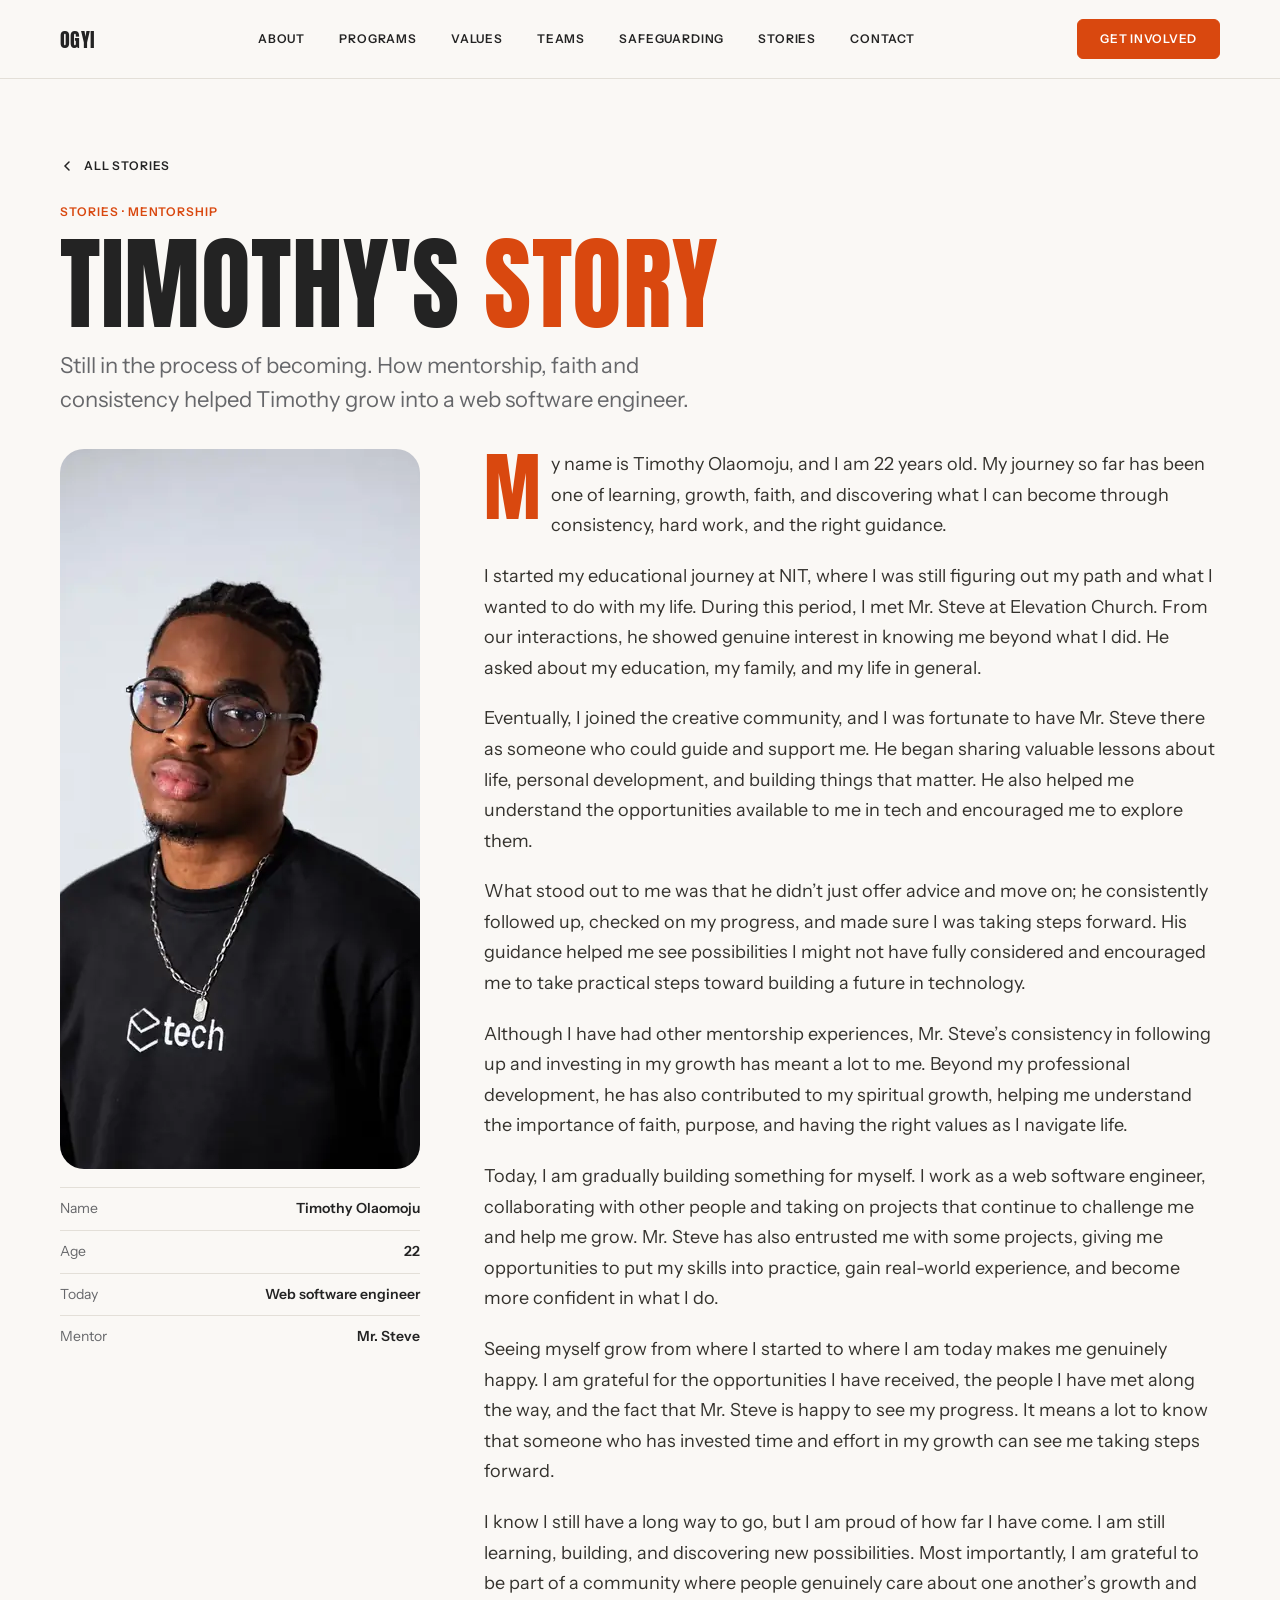
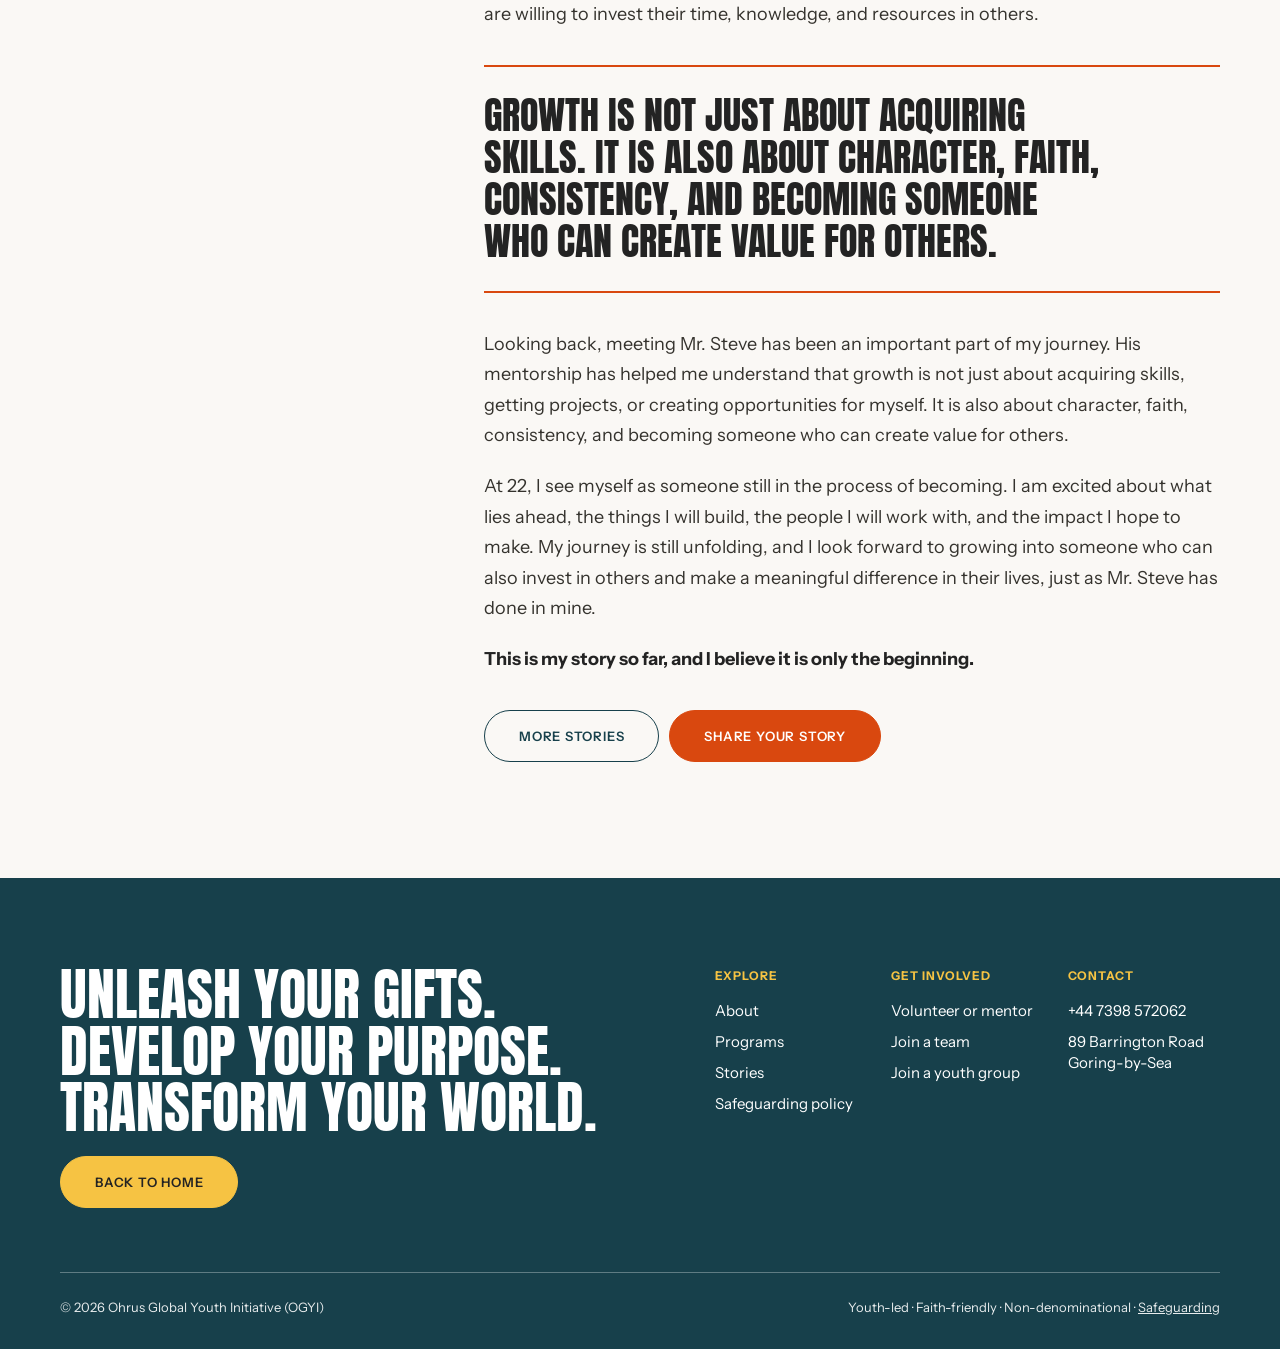
==== commit d5da26ef: "Add files via upload" ====
--- a/story-timothy.html
+++ b/story-timothy.html
@@ -61,7 +61,7 @@
     <article class="story__body">
       <p>My name is Timothy Olaomoju, and I am 22 years old. My journey so far has been one of learning, growth, faith, and discovering what I can become through consistency, hard work, and the right guidance.</p>
       <p>I started my educational journey at NIT, where I was still figuring out my path and what I wanted to do with my life. During this period, I met Mr. Steve at Elevation Church. From our interactions, he showed genuine interest in knowing me beyond what I did. He asked about my education, my family, and my life in general.</p>
-      <p>Eventually, I joined the artisanship community, and I was fortunate to have Mr. Steve there as someone who could guide and support me. He began sharing valuable lessons about life, personal development, and building things that matter. He also helped me understand the opportunities available to me in tech and encouraged me to explore them.</p>
+      <p>Eventually, I joined the creative community, and I was fortunate to have Mr. Steve there as someone who could guide and support me. He began sharing valuable lessons about life, personal development, and building things that matter. He also helped me understand the opportunities available to me in tech and encouraged me to explore them.</p>
       <p>What stood out to me was that he didn’t just offer advice and move on; he consistently followed up, checked on my progress, and made sure I was taking steps forward. His guidance helped me see possibilities I might not have fully considered and encouraged me to take practical steps toward building a future in technology.</p>
       <p>Although I have had other mentorship experiences, Mr. Steve’s consistency in following up and investing in my growth has meant a lot to me. Beyond my professional development, he has also contributed to my spiritual growth, helping me understand the importance of faith, purpose, and having the right values as I navigate life.</p>
       <p>Today, I am gradually building something for myself. I work as a web software engineer, collaborating with other people and taking on projects that continue to challenge me and help me grow. Mr. Steve has also entrusted me with some projects, giving me opportunities to put my skills into practice, gain real-world experience, and become more confident in what I do.</p>
--- a/css/style.css
+++ b/css/style.css
@@ -445,3 +445,39 @@
 .nav{background:var(--paper);backdrop-filter:none;-webkit-backdrop-filter:none;box-shadow:0 1px 0 var(--line)}
 .donate__bg{filter:none;transform:none}
 .strip__item{will-change:auto}
+
+/* ===== Stories: real story link + featured story ===== */
+.strip__link{display:inline-block;margin-top:10px;font-size:13px;font-weight:700;color:var(--yellow);text-decoration:none;letter-spacing:.02em}
+.strip__link:hover{text-decoration:underline}
+.strip__item:not(.is-open) .strip__cap{pointer-events:none}
+div.strip__item{cursor:pointer}
+.feat-story{display:grid;grid-template-columns:minmax(0,320px) minmax(0,1fr);gap:clamp(24px,4vw,56px);align-items:center;text-align:left;background:var(--card);border-radius:28px;padding:clamp(16px,2.4vw,28px);margin-top:40px}
+.feat-story img{width:100%;height:100%;max-height:420px;aspect-ratio:2/3;object-fit:cover;object-position:42% 28%;border-radius:20px}
+.feat-story__eyebrow{color:var(--orange);margin-bottom:14px}
+.feat-story blockquote{margin:0;font-family:var(--display);text-transform:uppercase;font-size:clamp(24px,2.6vw,36px);line-height:1.12;text-wrap:balance}
+.feat-story__who{margin:18px 0 22px;color:var(--muted)}
+.feat-story__who b{color:var(--ink)}
+@media (max-width:760px){.feat-story{grid-template-columns:minmax(0,1fr)}.feat-story img{max-height:360px;aspect-ratio:4/5}}
+
+/* ===== Story page ===== */
+.story-hero{padding-block:clamp(40px,6vw,80px) 32px}
+.story-hero .eyebrow{color:var(--orange);margin-bottom:14px}
+.story-hero h1{font-size:clamp(48px,8vw,104px)}
+.story-hero__sub{font-size:clamp(18px,1.8vw,22px);color:var(--muted);margin:16px 0 0;max-width:46ch}
+.story{display:grid;grid-template-columns:minmax(0,360px) minmax(0,1fr);gap:clamp(32px,5vw,72px);padding-bottom:clamp(64px,9vw,120px);align-items:start}
+.story__side{position:sticky;top:96px}
+.story__side img{width:100%;aspect-ratio:2/3;object-fit:cover;object-position:42% 28%;border-radius:24px}
+.story__facts{margin:18px 0 0;display:grid;gap:0}
+.story__facts div{display:flex;justify-content:space-between;gap:16px;padding-block:10px;border-top:1px solid var(--line);font-size:14px}
+.story__facts dt{color:var(--muted)}
+.story__facts dd{margin:0;font-weight:600;text-align:right}
+.story__body{max-width:66ch;font-size:18px;line-height:1.7}
+.story__body p{margin:0 0 20px;color:#34322D}
+.story__body p:first-child::first-letter{font-family:var(--display);float:left;font-size:4.2em;line-height:.85;padding:6px 10px 0 0;color:var(--orange)}
+.story__pull{margin:36px 0;padding:28px 0;border-block:2px solid var(--orange);font-family:var(--display);text-transform:uppercase;font-size:clamp(26px,3vw,38px);line-height:1.1;color:var(--ink);text-wrap:balance}
+.story__end{font-weight:700;color:var(--ink)!important}
+.story__back{display:flex;gap:10px;flex-wrap:wrap;margin-top:36px}
+@media (max-width:900px){.story{grid-template-columns:minmax(0,1fr)}.story__side{position:static;max-width:420px}}
+.center .feat-story__who{margin:18px 0 22px;max-width:none;text-align:left}
+@media (max-width:900px){.story__side img{max-height:440px;aspect-ratio:4/5}}
+@media (max-width:760px){.feat-story img{max-height:300px}}
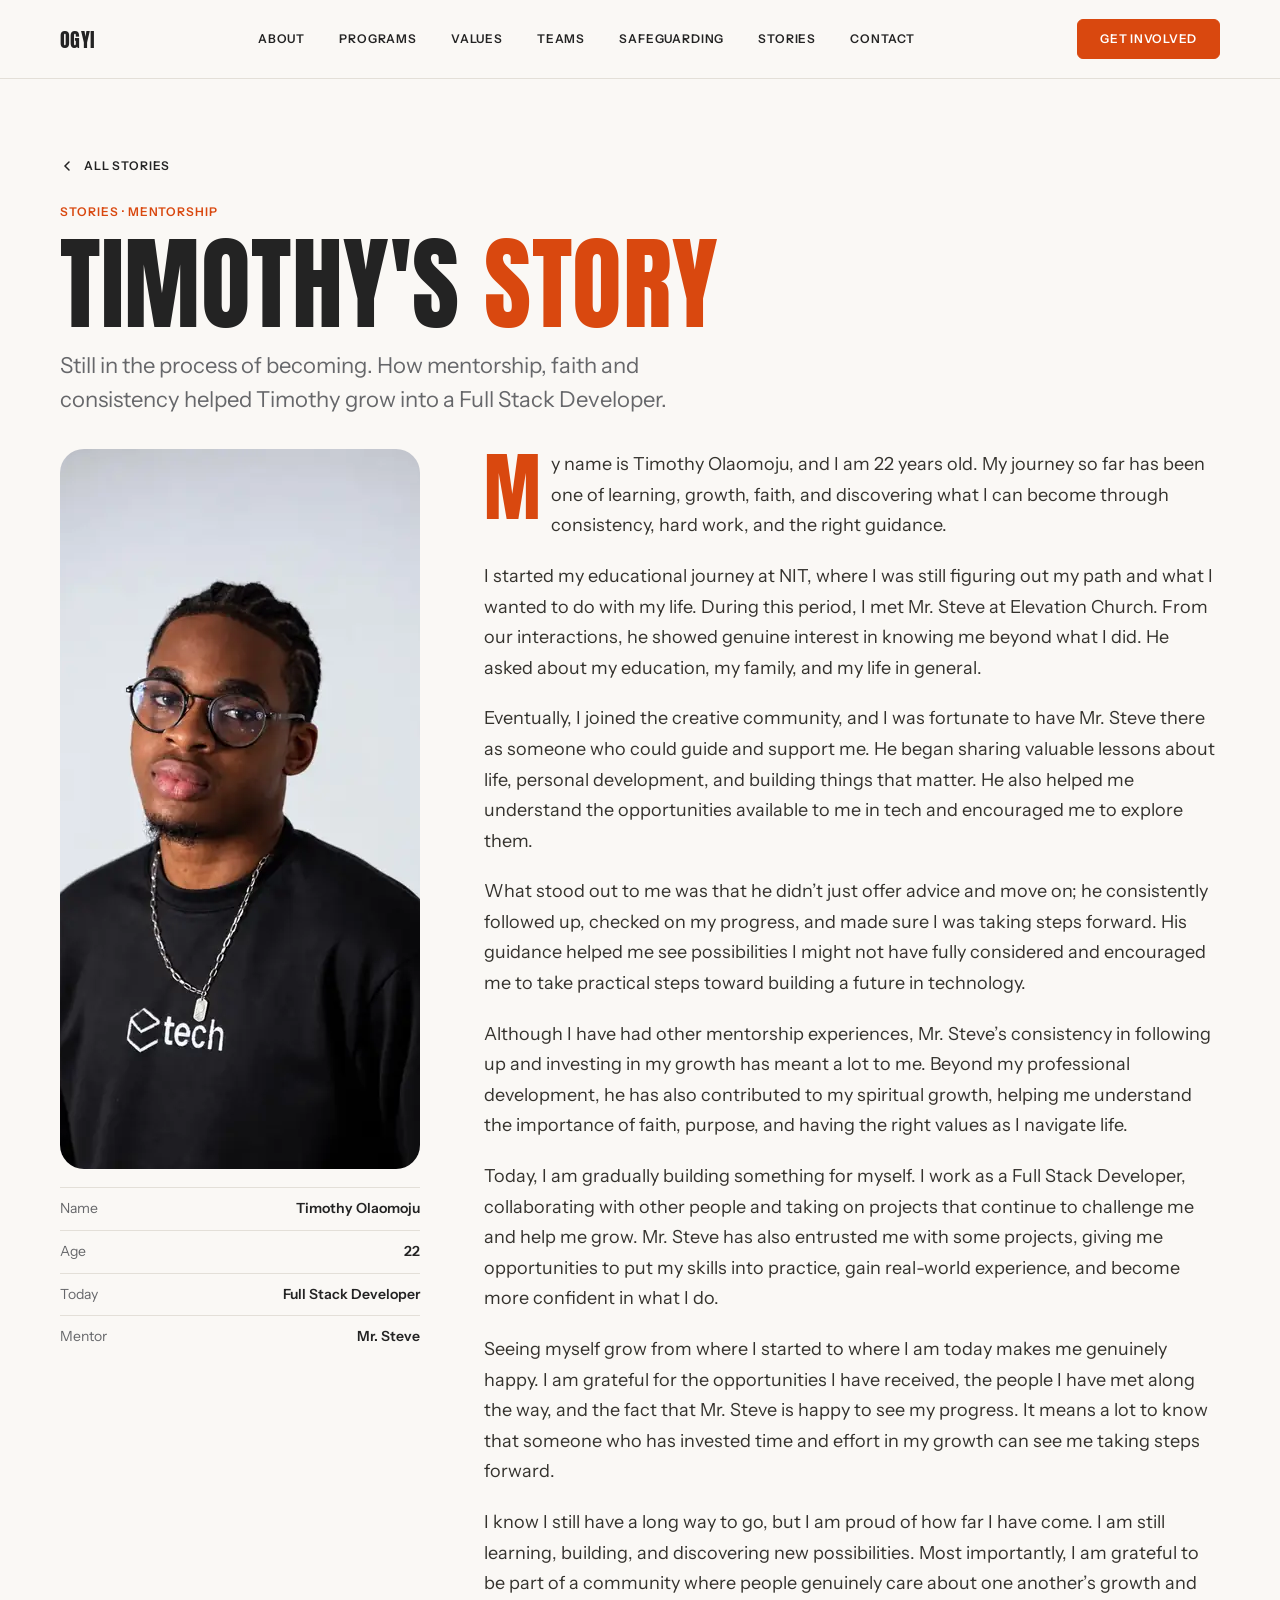
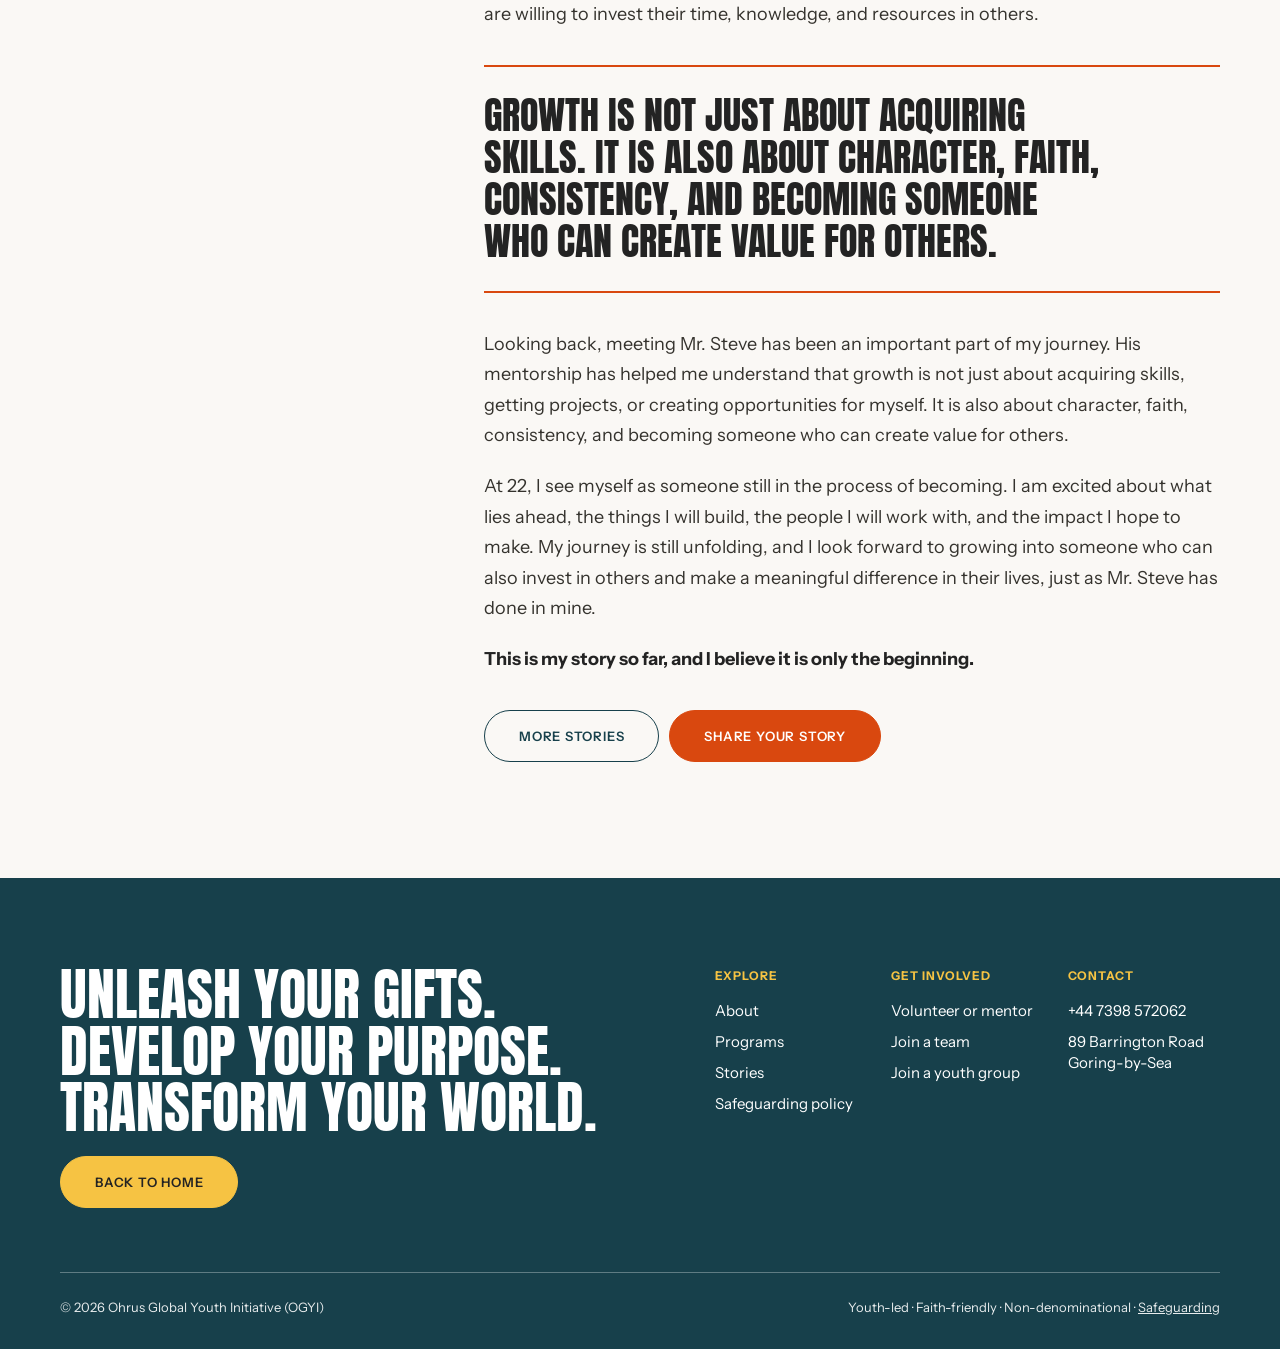
==== commit af8f4d55: "Add files via upload" ====
--- a/story-timothy.html
+++ b/story-timothy.html
@@ -4,7 +4,7 @@
 <meta charset="utf-8">
 <meta name="viewport" content="width=device-width, initial-scale=1, viewport-fit=cover">
 <title>Timothy's Story | Ohrus Global Youth Initiative</title>
-<meta name="description" content="Timothy Olaomoju, 22, shares how mentorship, faith and consistency helped him grow into a web software engineer.">
+<meta name="description" content="Timothy Olaomoju, 22, shares how mentorship, faith and consistency helped him grow into a Full Stack Developer.">
 <link rel="preconnect" href="https://fonts.googleapis.com">
 <link rel="preconnect" href="https://fonts.gstatic.com" crossorigin>
 <link rel="stylesheet" href="https://fonts.googleapis.com/css2?family=Anton&family=Instrument+Sans:wght@400;500;600;700&display=swap">
@@ -43,7 +43,7 @@
       <a href="index.html#stories" class="back"><svg viewBox="0 0 14 14" width="14" height="14"><path d="M9 3L5 7l4 4" fill="none" stroke="currentColor" stroke-width="1.5" stroke-linecap="round"/></svg>All stories</a>
       <div class="eyebrow">Stories &middot; Mentorship</div>
       <h1 class="display">Timothy's <span class="hl">story</span></h1>
-      <p class="story-hero__sub">Still in the process of becoming. How mentorship, faith and consistency helped Timothy grow into a web software engineer.</p>
+      <p class="story-hero__sub">Still in the process of becoming. How mentorship, faith and consistency helped Timothy grow into a Full Stack Developer.</p>
     </div>
   </section>
 
@@ -53,7 +53,7 @@
       <dl class="story__facts">
         <div><dt>Name</dt><dd>Timothy Olaomoju</dd></div>
         <div><dt>Age</dt><dd>22</dd></div>
-        <div><dt>Today</dt><dd>Web software engineer</dd></div>
+        <div><dt>Today</dt><dd>Full Stack Developer</dd></div>
         <div><dt>Mentor</dt><dd>Mr. Steve</dd></div>
       </dl>
     </aside>
@@ -64,7 +64,7 @@
       <p>Eventually, I joined the creative community, and I was fortunate to have Mr. Steve there as someone who could guide and support me. He began sharing valuable lessons about life, personal development, and building things that matter. He also helped me understand the opportunities available to me in tech and encouraged me to explore them.</p>
       <p>What stood out to me was that he didn’t just offer advice and move on; he consistently followed up, checked on my progress, and made sure I was taking steps forward. His guidance helped me see possibilities I might not have fully considered and encouraged me to take practical steps toward building a future in technology.</p>
       <p>Although I have had other mentorship experiences, Mr. Steve’s consistency in following up and investing in my growth has meant a lot to me. Beyond my professional development, he has also contributed to my spiritual growth, helping me understand the importance of faith, purpose, and having the right values as I navigate life.</p>
-      <p>Today, I am gradually building something for myself. I work as a web software engineer, collaborating with other people and taking on projects that continue to challenge me and help me grow. Mr. Steve has also entrusted me with some projects, giving me opportunities to put my skills into practice, gain real-world experience, and become more confident in what I do.</p>
+      <p>Today, I am gradually building something for myself. I work as a Full Stack Developer, collaborating with other people and taking on projects that continue to challenge me and help me grow. Mr. Steve has also entrusted me with some projects, giving me opportunities to put my skills into practice, gain real-world experience, and become more confident in what I do.</p>
       <p>Seeing myself grow from where I started to where I am today makes me genuinely happy. I am grateful for the opportunities I have received, the people I have met along the way, and the fact that Mr. Steve is happy to see my progress. It means a lot to know that someone who has invested time and effort in my growth can see me taking steps forward.</p>
       <p>I know I still have a long way to go, but I am proud of how far I have come. I am still learning, building, and discovering new possibilities. Most importantly, I am grateful to be part of a community where people genuinely care about one another’s growth and are willing to invest their time, knowledge, and resources in others.</p>
       <blockquote class="story__pull">Growth is not just about acquiring skills. It is also about character, faith, consistency, and becoming someone who can create value for others.</blockquote>
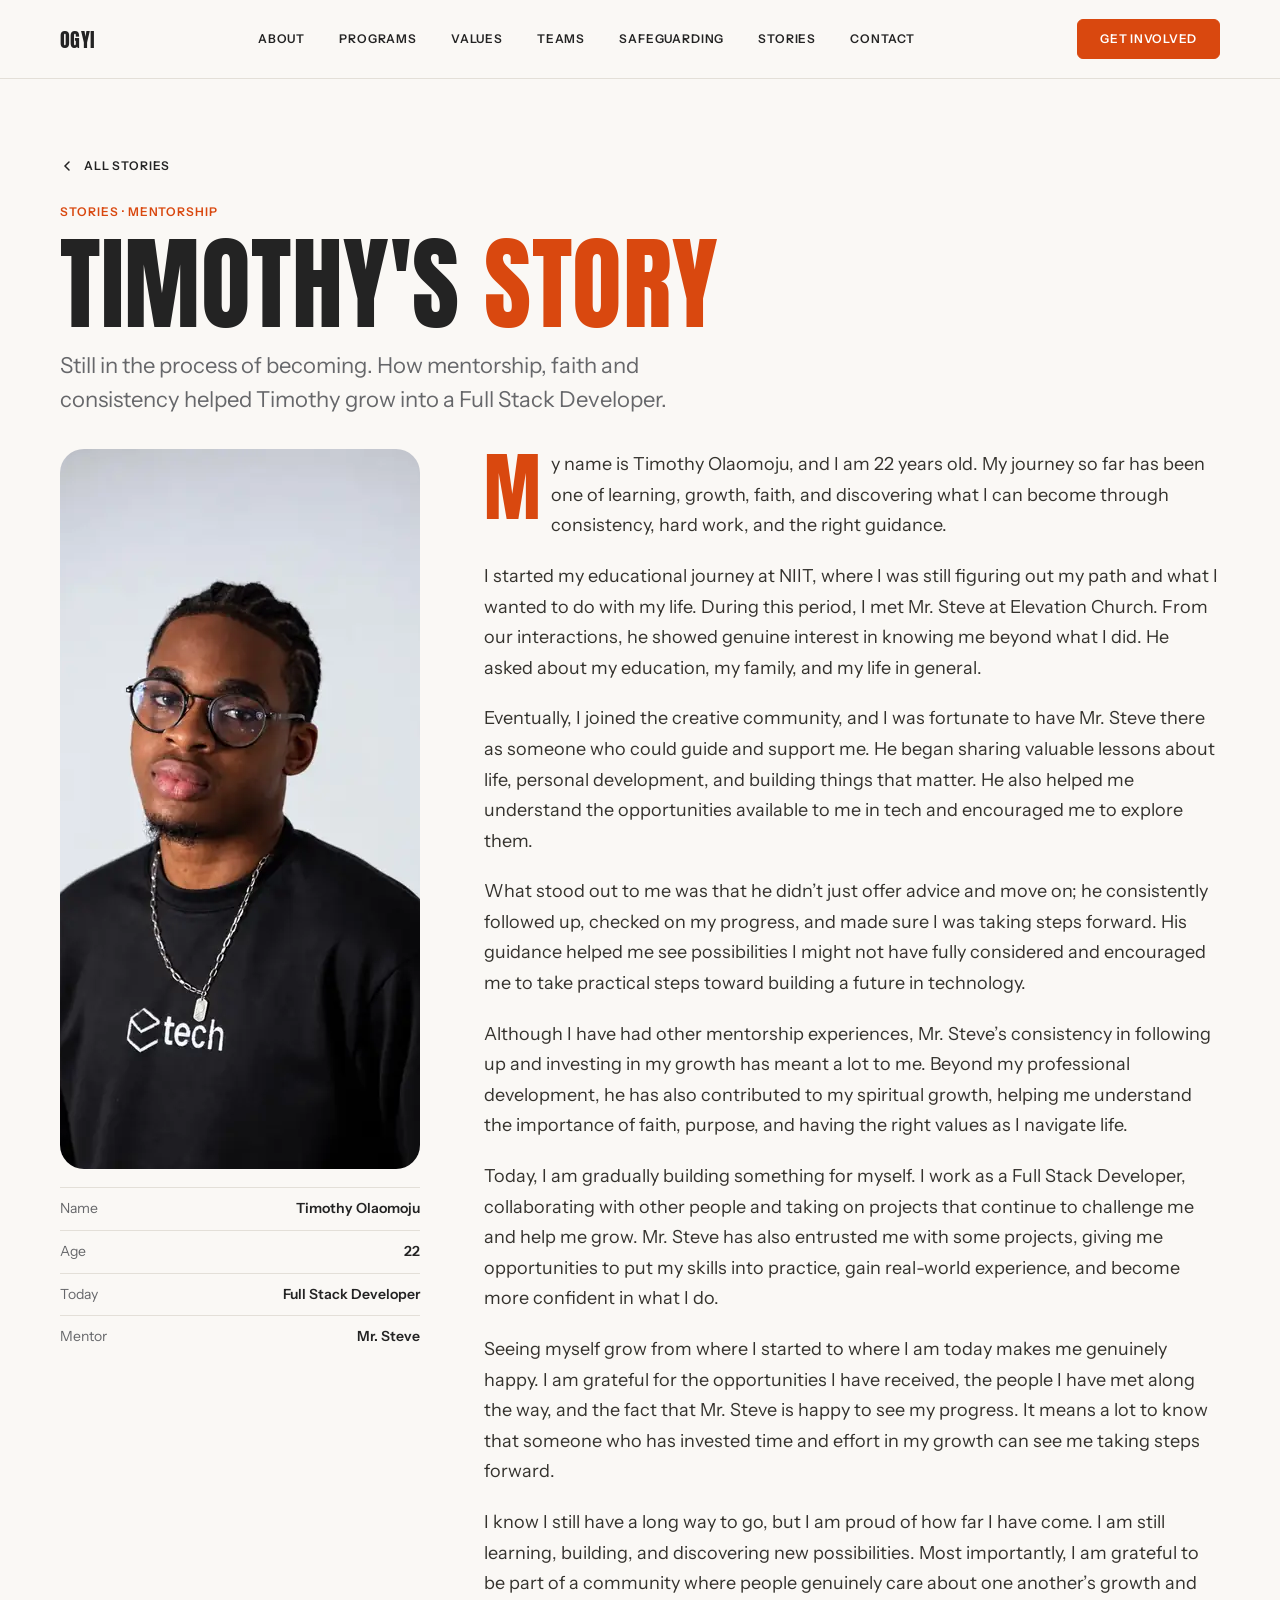
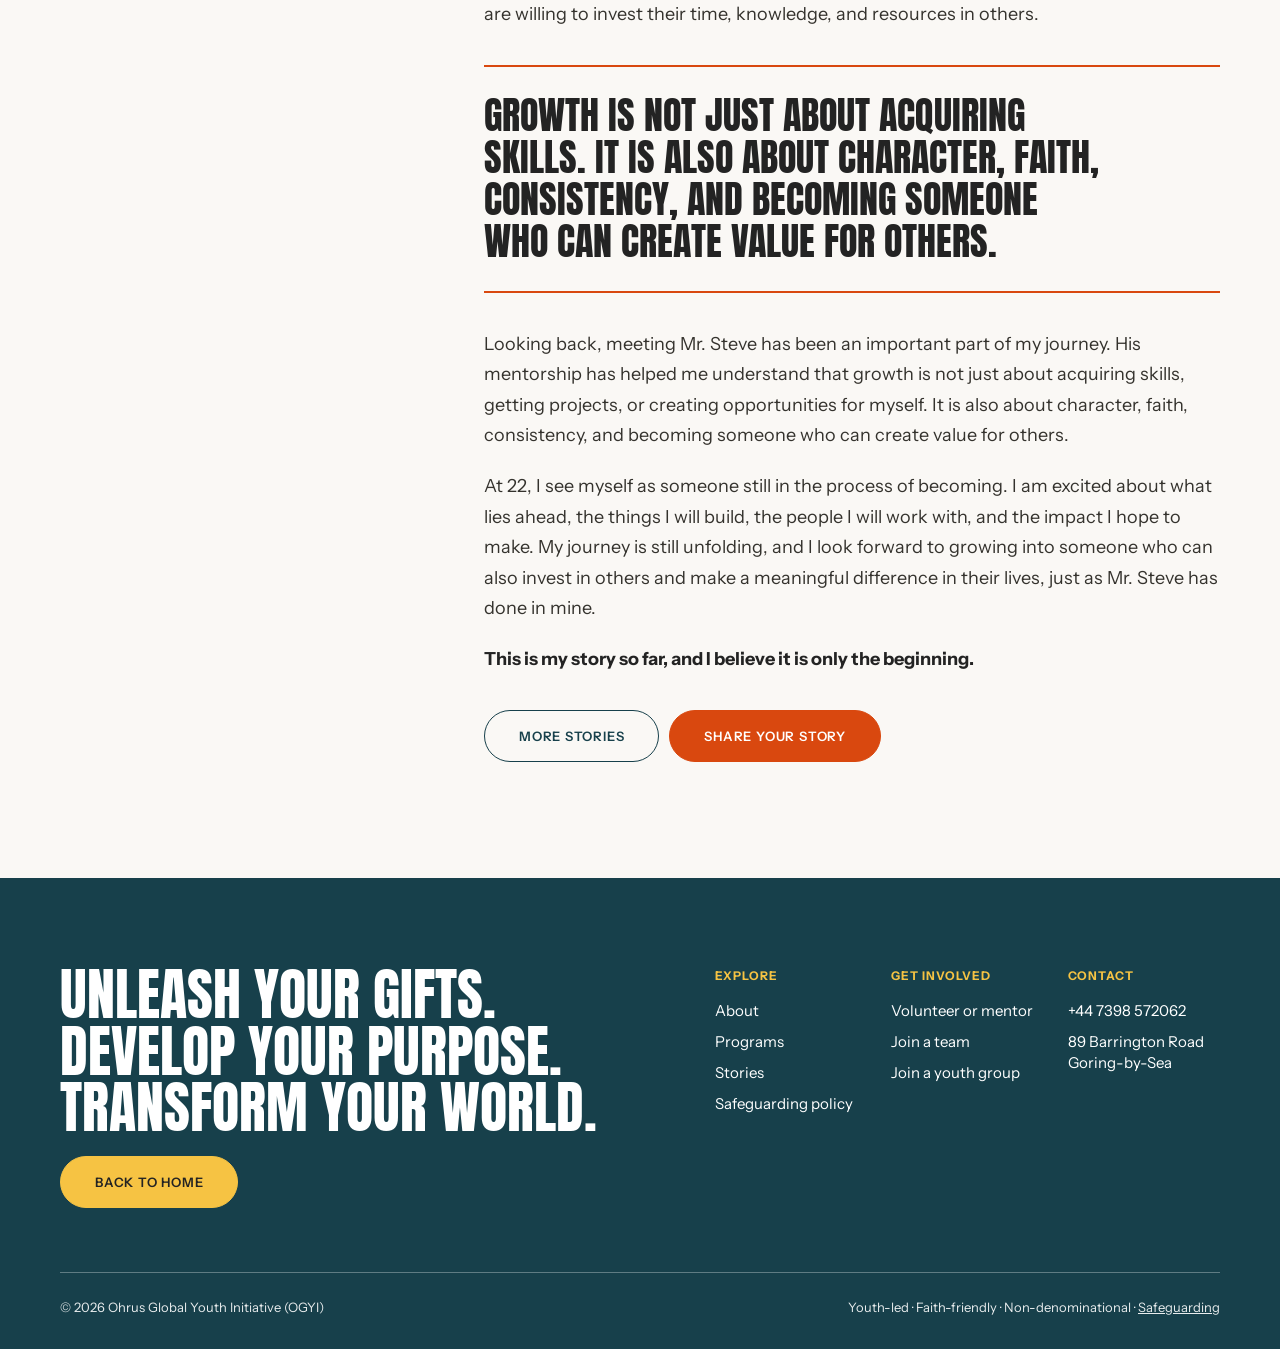
==== commit f0ed8469: "Add files via upload" ====
--- a/story-timothy.html
+++ b/story-timothy.html
@@ -60,7 +60,7 @@
 
     <article class="story__body">
       <p>My name is Timothy Olaomoju, and I am 22 years old. My journey so far has been one of learning, growth, faith, and discovering what I can become through consistency, hard work, and the right guidance.</p>
-      <p>I started my educational journey at NIT, where I was still figuring out my path and what I wanted to do with my life. During this period, I met Mr. Steve at Elevation Church. From our interactions, he showed genuine interest in knowing me beyond what I did. He asked about my education, my family, and my life in general.</p>
+      <p>I started my educational journey at NIIT, where I was still figuring out my path and what I wanted to do with my life. During this period, I met Mr. Steve at Elevation Church. From our interactions, he showed genuine interest in knowing me beyond what I did. He asked about my education, my family, and my life in general.</p>
       <p>Eventually, I joined the creative community, and I was fortunate to have Mr. Steve there as someone who could guide and support me. He began sharing valuable lessons about life, personal development, and building things that matter. He also helped me understand the opportunities available to me in tech and encouraged me to explore them.</p>
       <p>What stood out to me was that he didn’t just offer advice and move on; he consistently followed up, checked on my progress, and made sure I was taking steps forward. His guidance helped me see possibilities I might not have fully considered and encouraged me to take practical steps toward building a future in technology.</p>
       <p>Although I have had other mentorship experiences, Mr. Steve’s consistency in following up and investing in my growth has meant a lot to me. Beyond my professional development, he has also contributed to my spiritual growth, helping me understand the importance of faith, purpose, and having the right values as I navigate life.</p>
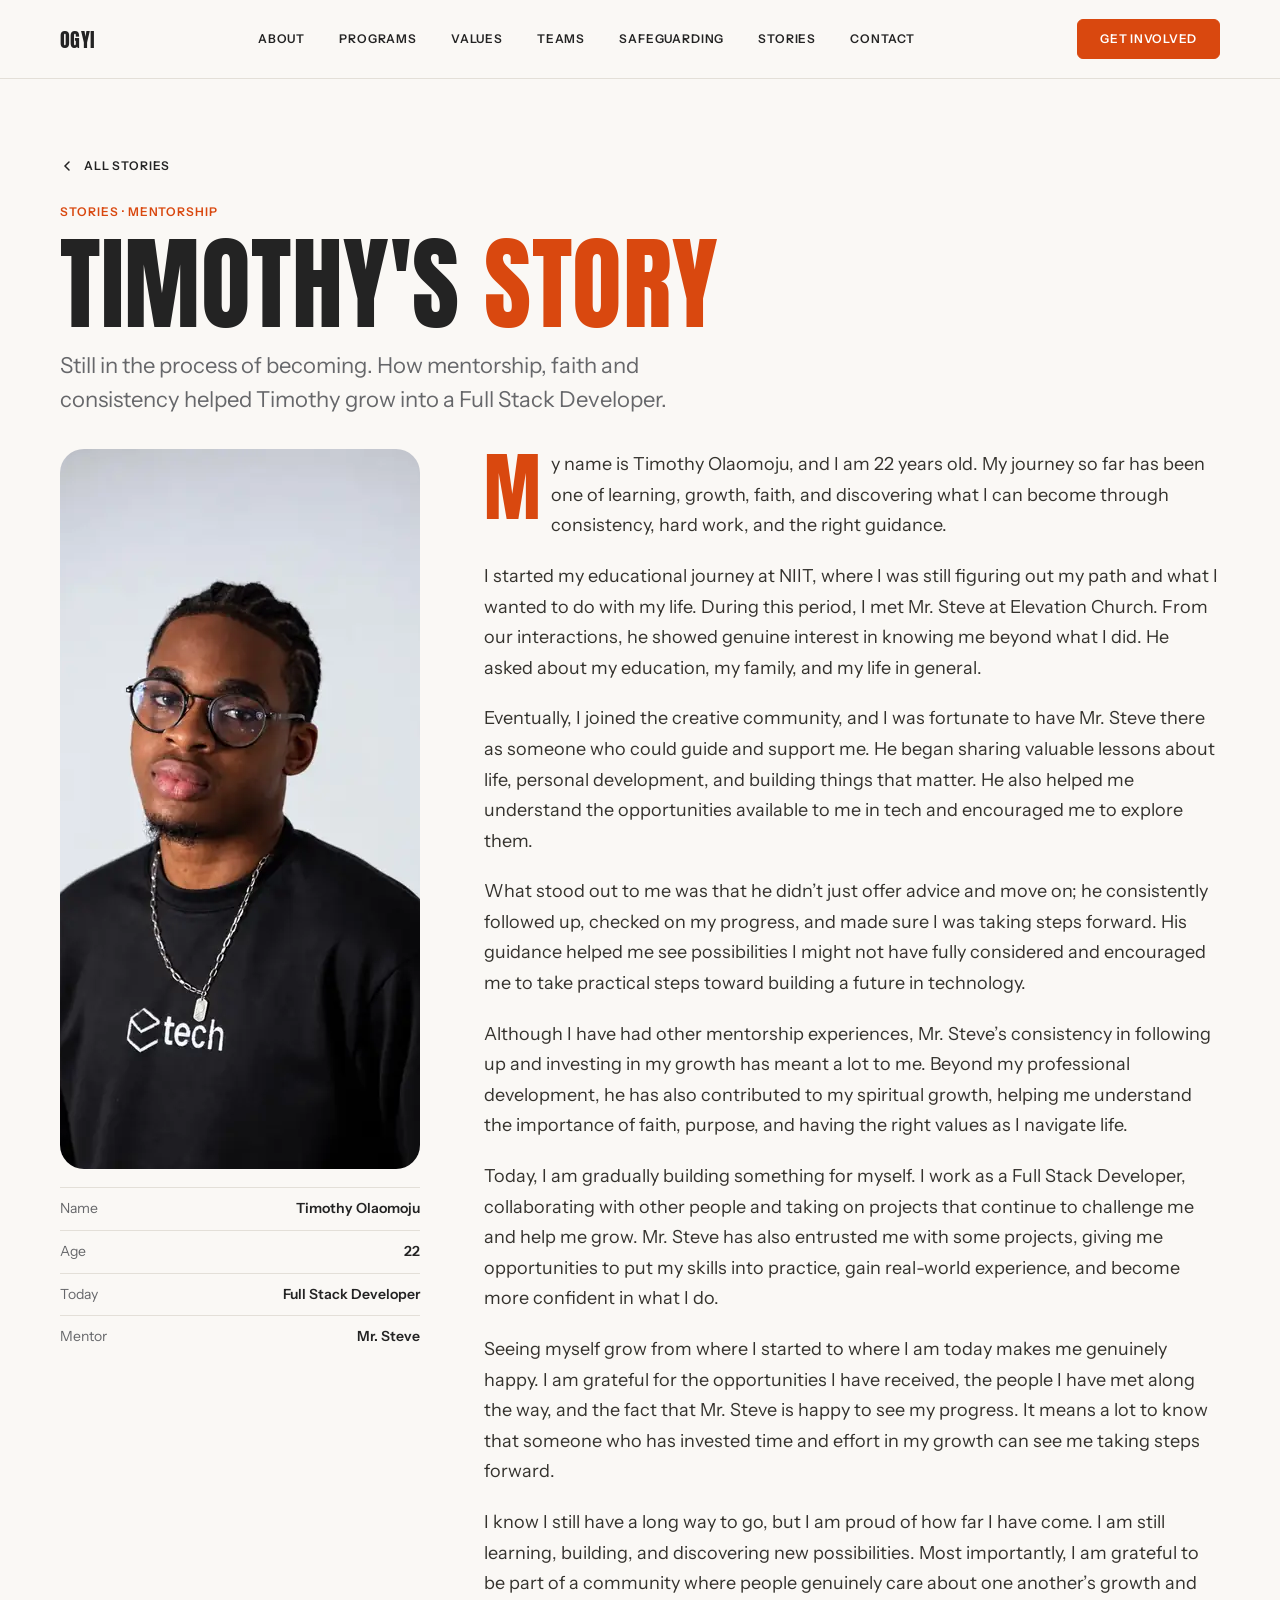
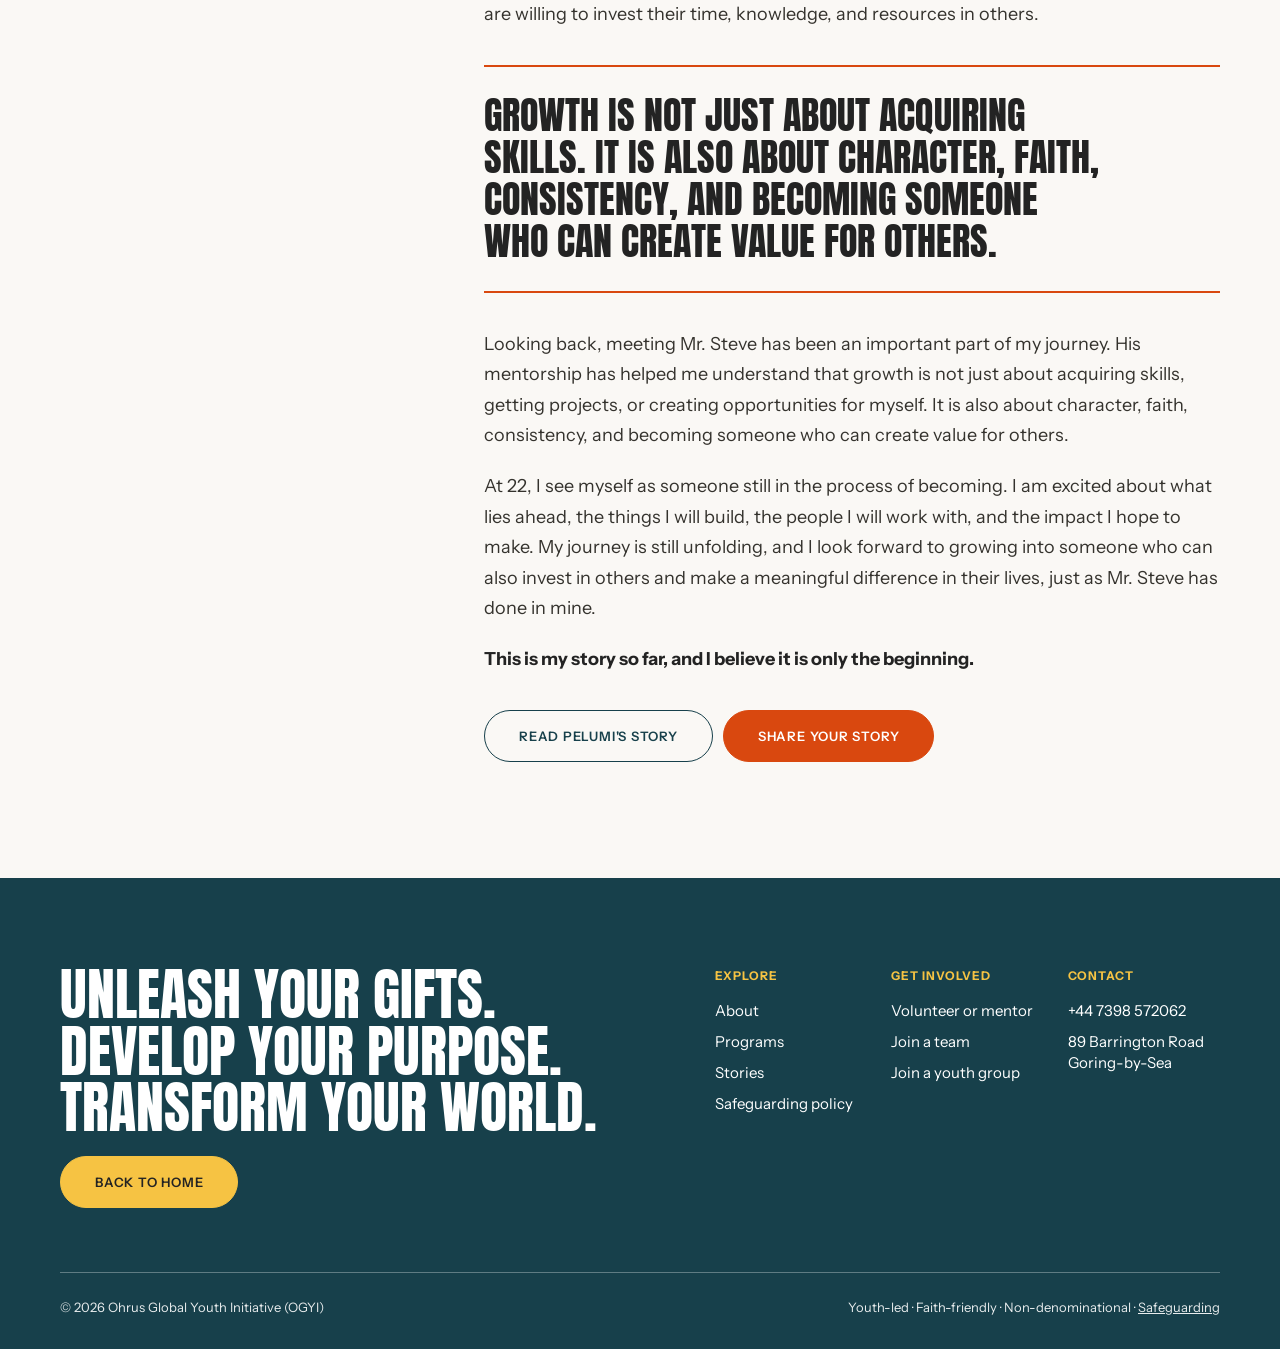
==== commit 4e87fd39: "Add files via upload" ====
--- a/story-timothy.html
+++ b/story-timothy.html
@@ -72,7 +72,7 @@
       <p>At 22, I see myself as someone still in the process of becoming. I am excited about what lies ahead, the things I will build, the people I will work with, and the impact I hope to make. My journey is still unfolding, and I look forward to growing into someone who can also invest in others and make a meaningful difference in their lives, just as Mr. Steve has done in mine.</p>
       <p class="story__end">This is my story so far, and I believe it is only the beginning.</p>
       <div class="story__back">
-        <a href="index.html#stories" class="btn btn--ghost">More stories</a>
+        <a href="story-pelumi.html" class="btn btn--ghost">Read Pelumi's story</a>
         <a href="index.html#contact" class="btn btn--solid">Share your story</a>
       </div>
     </article>
--- a/css/style.css
+++ b/css/style.css
@@ -481,3 +481,8 @@
 .center .feat-story__who{margin:18px 0 22px;max-width:none;text-align:left}
 @media (max-width:900px){.story__side img{max-height:440px;aspect-ratio:4/5}}
 @media (max-width:760px){.feat-story img{max-height:300px}}
+
+/* four update cards */
+.updates{grid-template-columns:repeat(4,minmax(0,1fr));gap:22px}
+@media (max-width:1200px) and (min-width:1001px){.updates{grid-template-columns:repeat(2,minmax(0,1fr))}}
+@media (max-width:1000px){.updates{grid-template-columns:minmax(0,1fr);gap:18px}}
